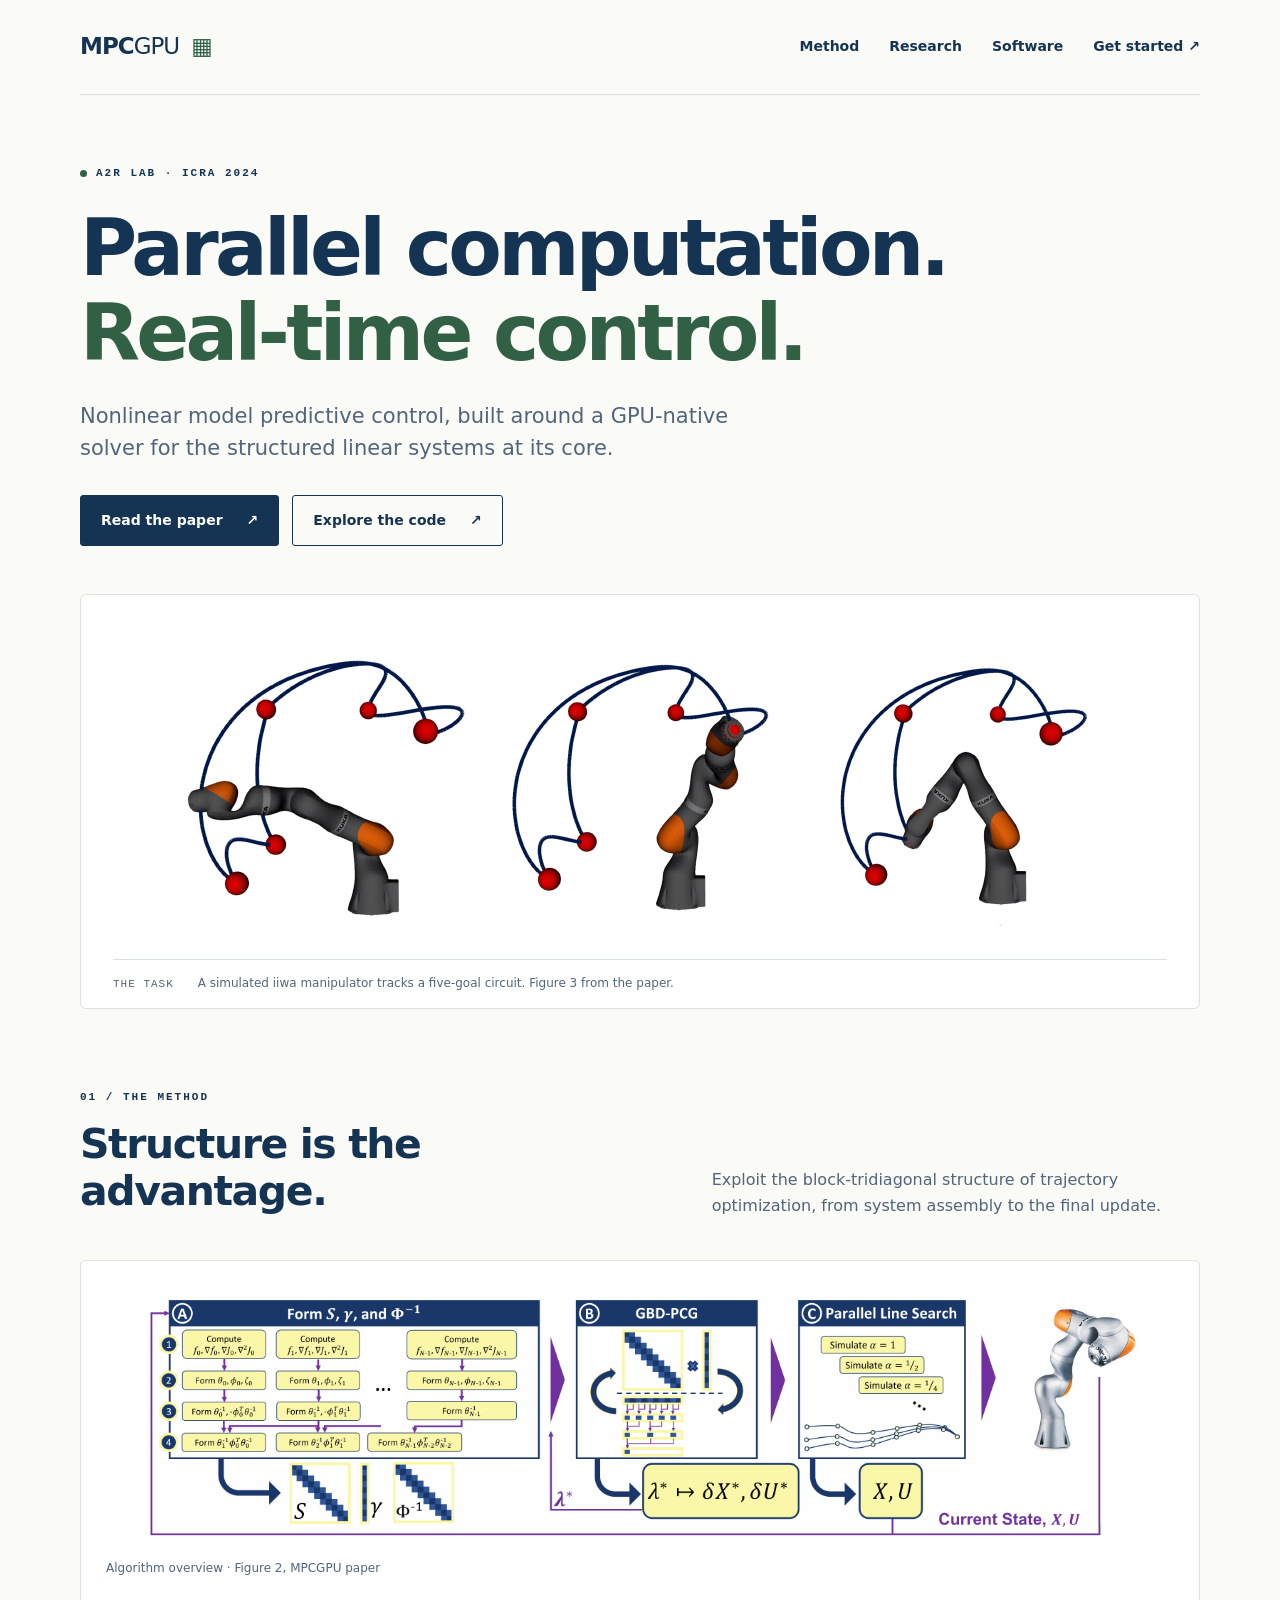
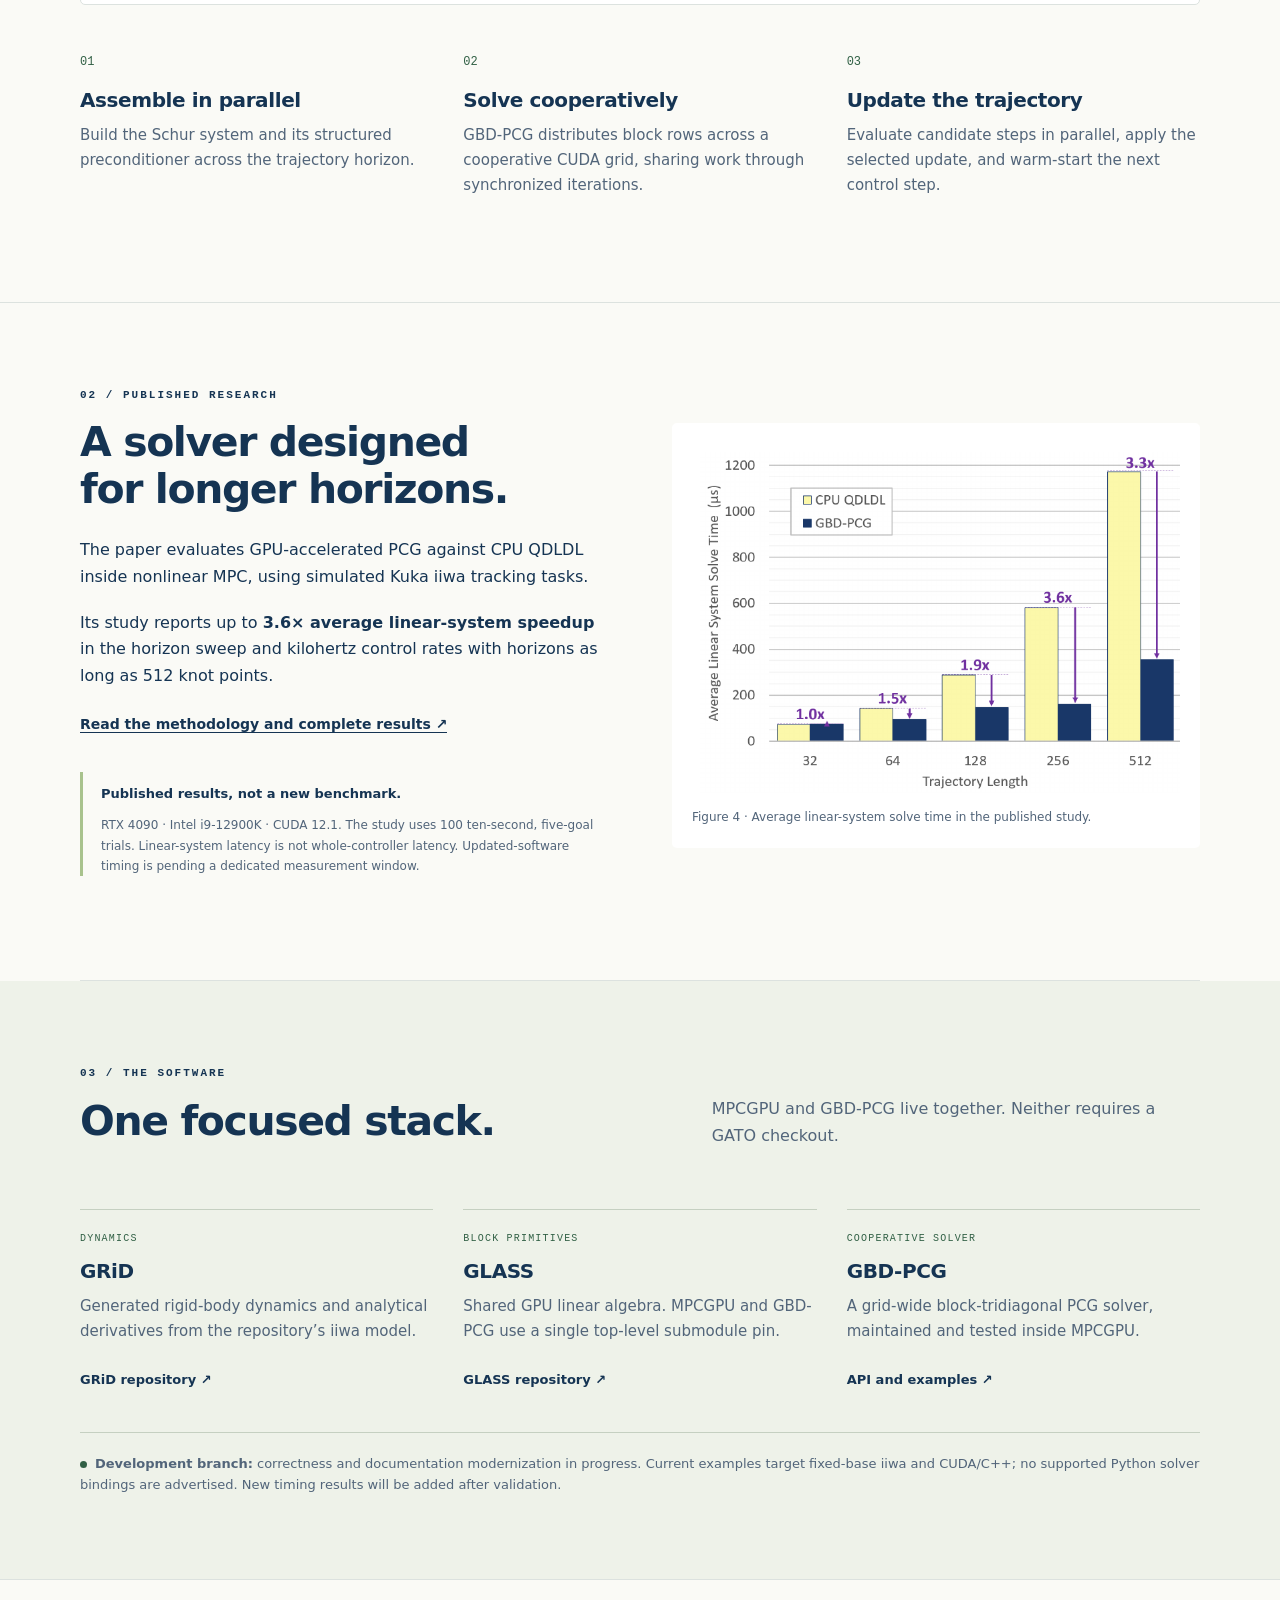
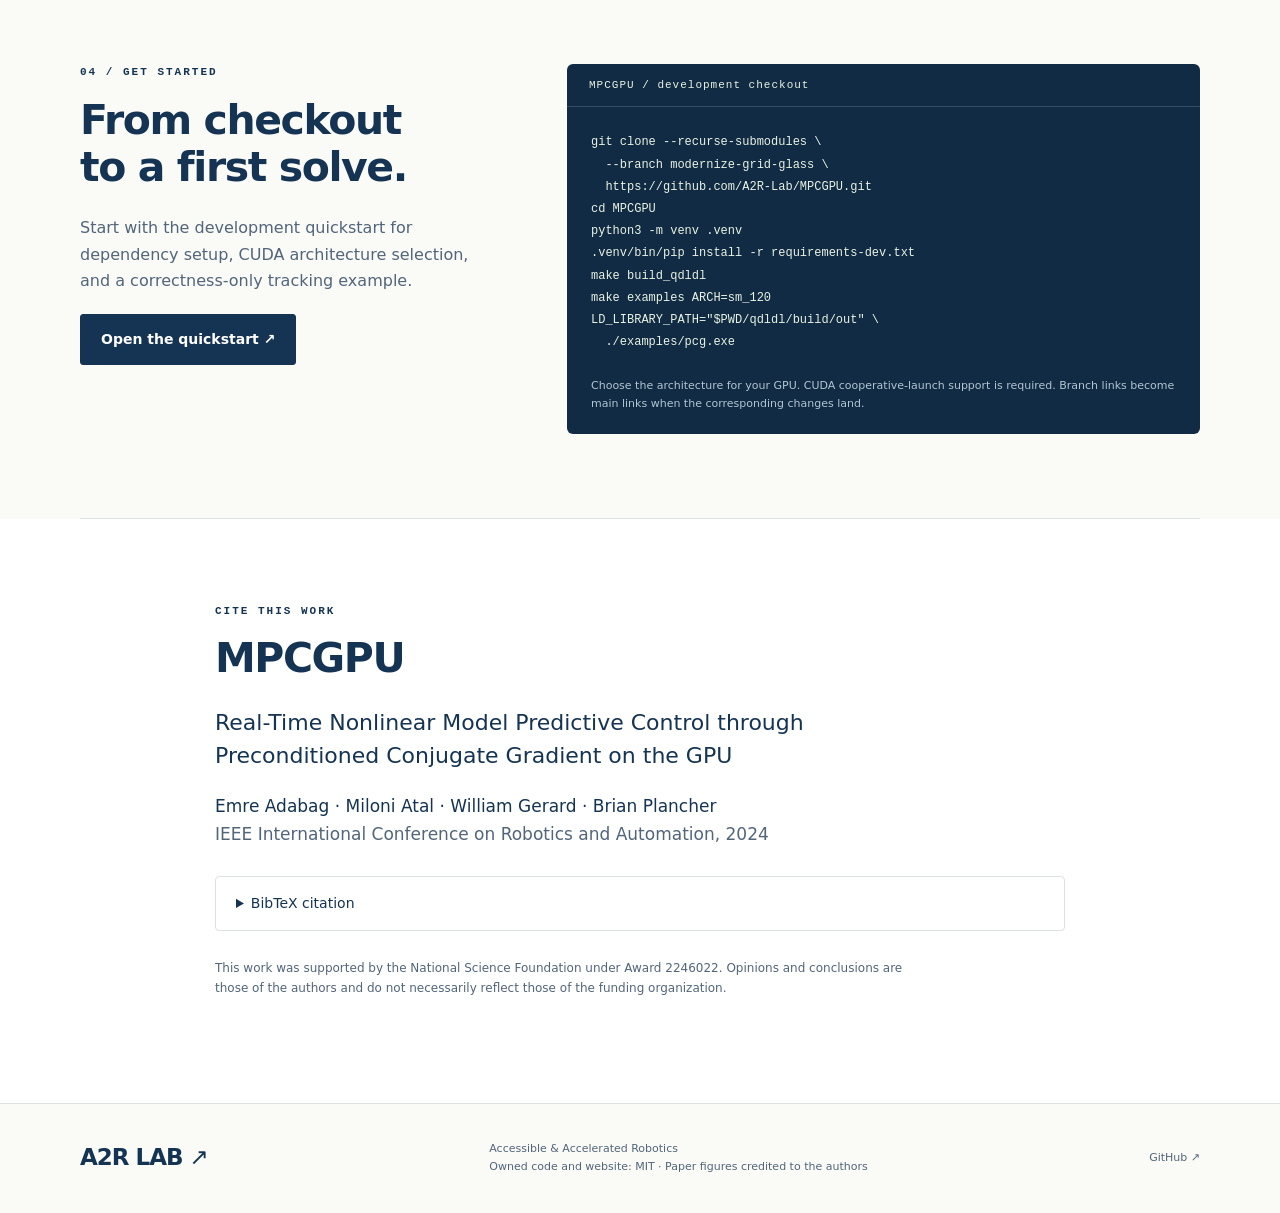
==== website/index.html @ 0e2550fa "Modernize dependencies, solver safety, validation and documentation" ====
<!doctype html>
<html lang="en">
<head>
  <meta charset="utf-8">
  <meta name="viewport" content="width=device-width, initial-scale=1">
  <meta name="description" content="MPCGPU: real-time nonlinear model predictive control through preconditioned conjugate gradient on the GPU. Research, software, and documentation from the A2R Lab.">
  <meta name="theme-color" content="#153453">
  <title>MPCGPU · Parallel computation. Real-time control.</title>
  <link rel="stylesheet" href="style.css">
</head>
<body>
<a class="skip" href="#main">Skip to content</a>
<header class="nav wrap">
  <a class="brand" href="#">MPC<span>GPU</span><span class="brand-mark" aria-hidden="true">▦</span></a>
  <nav aria-label="Main navigation"><a href="#method">Method</a><a href="#results">Research</a><a href="#software">Software</a><a href="#start">Get started <span aria-hidden="true">↗</span></a></nav>
</header>
<main id="main">
  <section class="hero wrap">
    <div class="eyebrow"><span class="dot"></span> A2R LAB · ICRA 2024</div>
    <h1>Parallel computation.<br><em>Real-time control.</em></h1>
    <p class="lede">Nonlinear model predictive control, built around a GPU-native solver for the structured linear systems at its core.</p>
    <div class="actions"><a class="button primary" href="https://arxiv.org/abs/2309.08079">Read the paper <span aria-hidden="true">↗</span></a><a class="button" href="https://github.com/A2R-Lab/MPCGPU">Explore the code <span aria-hidden="true">↗</span></a></div>
    <figure class="hero-figure"><img src="assets/pick-place.png" width="1000" height="330" alt="Three snapshots of a simulated Kuka iiwa arm moving through a five-goal pick-and-place circuit."><figcaption><span>THE TASK</span> A simulated iiwa manipulator tracks a five-goal circuit. Figure 3 from the paper.</figcaption></figure>
  </section>
  <section class="method section" id="method"><div class="wrap">
    <div class="section-heading"><div><div class="eyebrow">01 / THE METHOD</div><h2>Structure is the advantage.</h2></div><p>Exploit the block-tridiagonal structure of trajectory optimization, from system assembly to the final update.</p></div>
    <figure class="architecture"><img src="assets/architecture.png" width="1500" height="365" loading="lazy" alt="MPCGPU forms the Schur system in parallel, solves it with GBD-PCG, then uses a parallel line search to update the robot trajectory."><figcaption>Algorithm overview · Figure 2, MPCGPU paper</figcaption></figure>
    <div class="steps"><article><span>01</span><h3>Assemble in parallel</h3><p>Build the Schur system and its structured preconditioner across the trajectory horizon.</p></article><article><span>02</span><h3>Solve cooperatively</h3><p>GBD-PCG distributes block rows across a cooperative CUDA grid, sharing work through synchronized iterations.</p></article><article><span>03</span><h3>Update the trajectory</h3><p>Evaluate candidate steps in parallel, apply the selected update, and warm-start the next control step.</p></article></div>
  </div></section>
  <section class="section wrap" id="results">
    <div class="eyebrow">02 / PUBLISHED RESEARCH</div>
    <div class="research-grid"><div><h2>A solver designed<br>for longer horizons.</h2><p>The paper evaluates GPU-accelerated PCG against CPU QDLDL inside nonlinear MPC, using simulated Kuka iiwa tracking tasks.</p><p>Its study reports up to <strong>3.6× average linear-system speedup</strong> in the horizon sweep and kilohertz control rates with horizons as long as 512 knot points.</p><a class="text-link" href="https://arxiv.org/pdf/2309.08079">Read the methodology and complete results ↗</a><aside class="evidence"><strong>Published results, not a new benchmark.</strong><p>RTX 4090 · Intel i9-12900K · CUDA 12.1. The study uses 100 ten-second, five-goal trials. Linear-system latency is not whole-controller latency. Updated-software timing is pending a dedicated measurement window.</p></aside></div><figure><img src="assets/published-scaling.png" width="730" height="525" loading="lazy" alt="Published Figure 4 compares average CPU QDLDL and GPU GBD-PCG linear-system times across 32 to 512 knots; the largest reported average speedup is 3.6 times at 256 knots."><figcaption>Figure 4 · Average linear-system solve time in the published study.</figcaption></figure></div>
  </section>
  <section class="software section" id="software"><div class="wrap">
    <div class="section-heading"><div><div class="eyebrow">03 / THE SOFTWARE</div><h2>One focused stack.</h2></div><p>MPCGPU and GBD-PCG live together. Neither requires a GATO checkout.</p></div>
    <div class="stack"><article><div class="tag">DYNAMICS</div><h3>GRiD</h3><p>Generated rigid-body dynamics and analytical derivatives from the repository’s iiwa model.</p><a href="https://github.com/A2R-Lab/GRiD">GRiD repository ↗</a></article><article><div class="tag">BLOCK PRIMITIVES</div><h3>GLASS</h3><p>Shared GPU linear algebra. MPCGPU and GBD-PCG use a single top-level submodule pin.</p><a href="https://github.com/A2R-Lab/GLASS">GLASS repository ↗</a></article><article><div class="tag">COOPERATIVE SOLVER</div><h3>GBD-PCG</h3><p>A grid-wide block-tridiagonal PCG solver, maintained and tested inside MPCGPU.</p><a href="https://github.com/A2R-Lab/MPCGPU/tree/modernize-grid-glass/GBD-PCG">API and examples ↗</a></article></div>
    <p class="status"><span class="dot"></span><strong>Development branch:</strong> correctness and documentation modernization in progress. Current examples target fixed-base iiwa and CUDA/C++; no supported Python solver bindings are advertised. New timing results will be added after validation.</p>
  </div></section>
  <section class="section wrap" id="start"><div class="start-grid"><div><div class="eyebrow">04 / GET STARTED</div><h2>From checkout<br>to a first solve.</h2><p>Start with the development quickstart for dependency setup, CUDA architecture selection, and a correctness-only tracking example.</p><a class="button primary" href="https://github.com/A2R-Lab/MPCGPU/blob/modernize-grid-glass/README.md">Open the quickstart ↗</a></div><div class="code-panel"><div class="code-title">MPCGPU / development checkout</div><pre><code>git clone --recurse-submodules \
  --branch modernize-grid-glass \
  https://github.com/A2R-Lab/MPCGPU.git
cd MPCGPU
python3 -m venv .venv
.venv/bin/pip install -r requirements-dev.txt
make build_qdldl
make examples ARCH=sm_120
LD_LIBRARY_PATH="$PWD/qdldl/build/out" \
  ./examples/pcg.exe</code></pre><p>Choose the architecture for your GPU. CUDA cooperative-launch support is required. Branch links become main links when the corresponding changes land.</p></div></div></section>
  <section class="citation section"><div class="wrap"><div class="eyebrow">CITE THIS WORK</div><h2>MPCGPU</h2><p class="paper-title">Real-Time Nonlinear Model Predictive Control through Preconditioned Conjugate Gradient on the GPU</p><p>Emre Adabag · Miloni Atal · William Gerard · Brian Plancher<br><span class="muted">IEEE International Conference on Robotics and Automation, 2024</span></p><details><summary>BibTeX citation</summary><pre><code>@inproceedings{adabag2024mpcgpu,
  title={MPCGPU: Real-Time Nonlinear Model Predictive
    Control through Preconditioned Conjugate Gradient on the GPU},
  author={Adabag, Emre and Atal, Miloni and Gerard, William
    and Plancher, Brian},
  booktitle={IEEE International Conference on Robotics and Automation},
  year={2024}
}</code></pre></details><p class="funding">This work was supported by the National Science Foundation under Award 2246022. Opinions and conclusions are those of the authors and do not necessarily reflect those of the funding organization.</p></div></section>
</main>
<footer class="wrap"><a class="brand" href="https://a2r-lab.org/">A2R LAB <span aria-hidden="true">↗</span></a><p>Accessible &amp; Accelerated Robotics<br>Owned code and website: MIT · Paper figures credited to the authors</p><a href="https://github.com/A2R-Lab/MPCGPU">GitHub ↗</a></footer>
</body>
</html>
---- website/style.css ----
:root{--ink:#153453;--muted:#52657a;--paper:#fafaf6;--green:#d8edbd;--line:#dce2df;--accent:#316045}*{box-sizing:border-box}html{scroll-behavior:smooth;scroll-padding-top:2rem}body{margin:0;background:var(--paper);color:var(--ink);font:17px/1.65 system-ui,-apple-system,BlinkMacSystemFont,"Segoe UI",sans-serif}a{color:inherit;text-decoration:none}a:hover{text-decoration:underline;text-underline-offset:.25em}a:focus-visible,summary:focus-visible{outline:3px solid #7f58a4;outline-offset:5px}.wrap{width:min(1120px,calc(100% - 64px));margin-inline:auto}.nav{display:flex;justify-content:space-between;align-items:center;padding-block:28px;border-bottom:1px solid var(--line)}.brand{font-size:23px;font-weight:800;letter-spacing:-1px}.brand span:not(.brand-mark){font-weight:400}.brand-mark{margin-left:12px;color:var(--accent)}nav{display:flex;gap:30px;font-size:14px;font-weight:600}.hero{padding-top:70px}.eyebrow{font:600 11px/1.5 ui-monospace,monospace;letter-spacing:2px;display:flex;align-items:center;gap:9px}.dot{display:inline-block;width:7px;height:7px;border-radius:50%;background:var(--accent);flex-shrink:0}h1{font-size:clamp(42px,6.2vw,78px);line-height:1.08;letter-spacing:-3.7px;font-weight:600;margin:25px 0}h1 em{font-style:normal;color:var(--accent)}.lede{font-size:21px;line-height:1.55;max-width:680px;color:var(--muted)}.actions{display:flex;gap:13px;margin-top:30px}.button{display:inline-flex;align-items:center;justify-content:space-between;gap:24px;font-size:14px;font-weight:600;padding:13px 20px;border:1px solid var(--ink);border-radius:3px}.button.primary{background:var(--ink);color:white}.button:hover{background:var(--accent);color:white;text-decoration:none}.hero-figure{background:white;border:1px solid var(--line);border-radius:6px;margin:48px 0 0;padding:20px 32px 0}.hero-figure img{width:100%;height:auto;max-height:330px;object-fit:contain}.hero-figure figcaption{border-top:1px solid var(--line);padding:14px 0}.hero-figure figcaption span{font:11px ui-monospace,monospace;letter-spacing:1px;margin-right:20px}figure{margin:0}img{display:block;max-width:100%;height:auto}figcaption{font-size:12px;color:var(--muted);margin-top:14px}.section{padding-block:84px;border-bottom:1px solid var(--line)}h2{font-size:clamp(30px,3.2vw,43px);line-height:1.15;letter-spacing:-1.4px;font-weight:550;margin:16px 0 24px}h3{font-size:20px;line-height:1.3;letter-spacing:-.4px;margin:14px 0 10px}p{margin:0 0 20px}.section-heading{display:grid;grid-template-columns:1.15fr 1fr;gap:70px;align-items:end}.section-heading>p{color:var(--muted);font-size:16px}.method{padding-top:80px}.architecture{background:white;padding:25px;border:1px solid var(--line);border-radius:5px;margin-top:20px}.steps,.stack{display:grid;grid-template-columns:repeat(3,1fr);gap:30px;margin-top:40px}.steps article>span{font:12px ui-monospace,monospace;color:var(--accent)}.steps p,.stack p{font-size:15px;color:var(--muted)}.research-grid{display:grid;grid-template-columns:1fr 1fr;gap:64px;align-items:start}.research-grid figure{background:white;padding:20px;border-radius:5px;margin-top:20px}.research-grid p{font-size:16px}.text-link{font-size:14px;font-weight:650;border-bottom:1px solid var(--ink)}.evidence{border-left:3px solid #a8c28d;padding:6px 0 0 18px;margin-top:35px}.evidence strong{font-size:13px}.evidence p{font-size:12px;line-height:1.7;color:var(--muted);margin-top:9px}.software{background:#eef2e9}.tag{font:10px ui-monospace,monospace;letter-spacing:1.2px;color:var(--accent)}.stack article{border-top:1px solid #c5d0c1;padding-top:23px}.stack a{font-size:13px;font-weight:650}.status{margin:40px 0 0;padding:20px 0 0;border-top:1px solid #c5d0c1;font-size:13px;color:var(--muted)}.status .dot{margin-right:8px}.start-grid{display:grid;grid-template-columns:.8fr 1.2fr;gap:65px}.start-grid p{font-size:16px;color:var(--muted)}.code-panel{background:#102b43;color:#e9f2e4;border-radius:6px;overflow:hidden}.code-title{padding:15px 22px;border-bottom:1px solid #355066;font:11px ui-monospace,monospace;letter-spacing:1px}pre{margin:0;padding:24px;overflow-x:auto;max-width:100%;font:12px/1.85 ui-monospace,SFMono-Regular,Consolas,monospace}.code-panel>p{font-size:11px;padding:0 24px 20px;color:#b3c5d1;margin:0}.citation{background:white}.citation .wrap{max-width:850px}.paper-title{font-size:22px;line-height:1.5;max-width:740px}.muted{color:var(--muted)}details{border:1px solid var(--line);border-radius:4px;margin-top:28px}summary{padding:15px 20px;cursor:pointer;font-size:14px}.funding{font-size:12px;color:var(--muted);margin-top:28px;max-width:700px}footer{display:flex;justify-content:space-between;align-items:center;gap:30px;padding-block:35px}footer p,footer>a:last-child{font-size:11px;margin:0;color:var(--muted)}.skip{position:absolute;top:-80px;left:20px;background:white;padding:12px;z-index:10}.skip:focus{top:10px}@media(max-width:720px){.wrap{width:calc(100% - 36px)}.nav{padding-block:20px}.brand{font-size:21px}nav{gap:13px;font-size:11px}nav a:first-child{display:none}.hero{padding-top:44px}h1{letter-spacing:-2px}.lede{font-size:18px}.hero-figure{padding:12px 12px 0;margin-top:32px}.hero-figure figcaption span{display:block;margin-bottom:5px}.section{padding-block:52px}.section-heading,.research-grid,.start-grid{grid-template-columns:1fr;gap:20px}.steps,.stack{grid-template-columns:1fr;gap:16px;margin-top:25px}.steps article{padding-bottom:10px;border-bottom:1px solid var(--line)}.architecture{padding:12px}.architecture img{min-width:550px}.architecture{overflow-x:auto}.research-grid figure{margin-top:0}.actions{gap:10px}.button{font-size:12px;gap:14px;padding:12px 14px}.paper-title{font-size:19px}footer{align-items:start;flex-wrap:wrap}footer p{order:3;width:100%}}@media(prefers-reduced-motion:reduce){html{scroll-behavior:auto}}
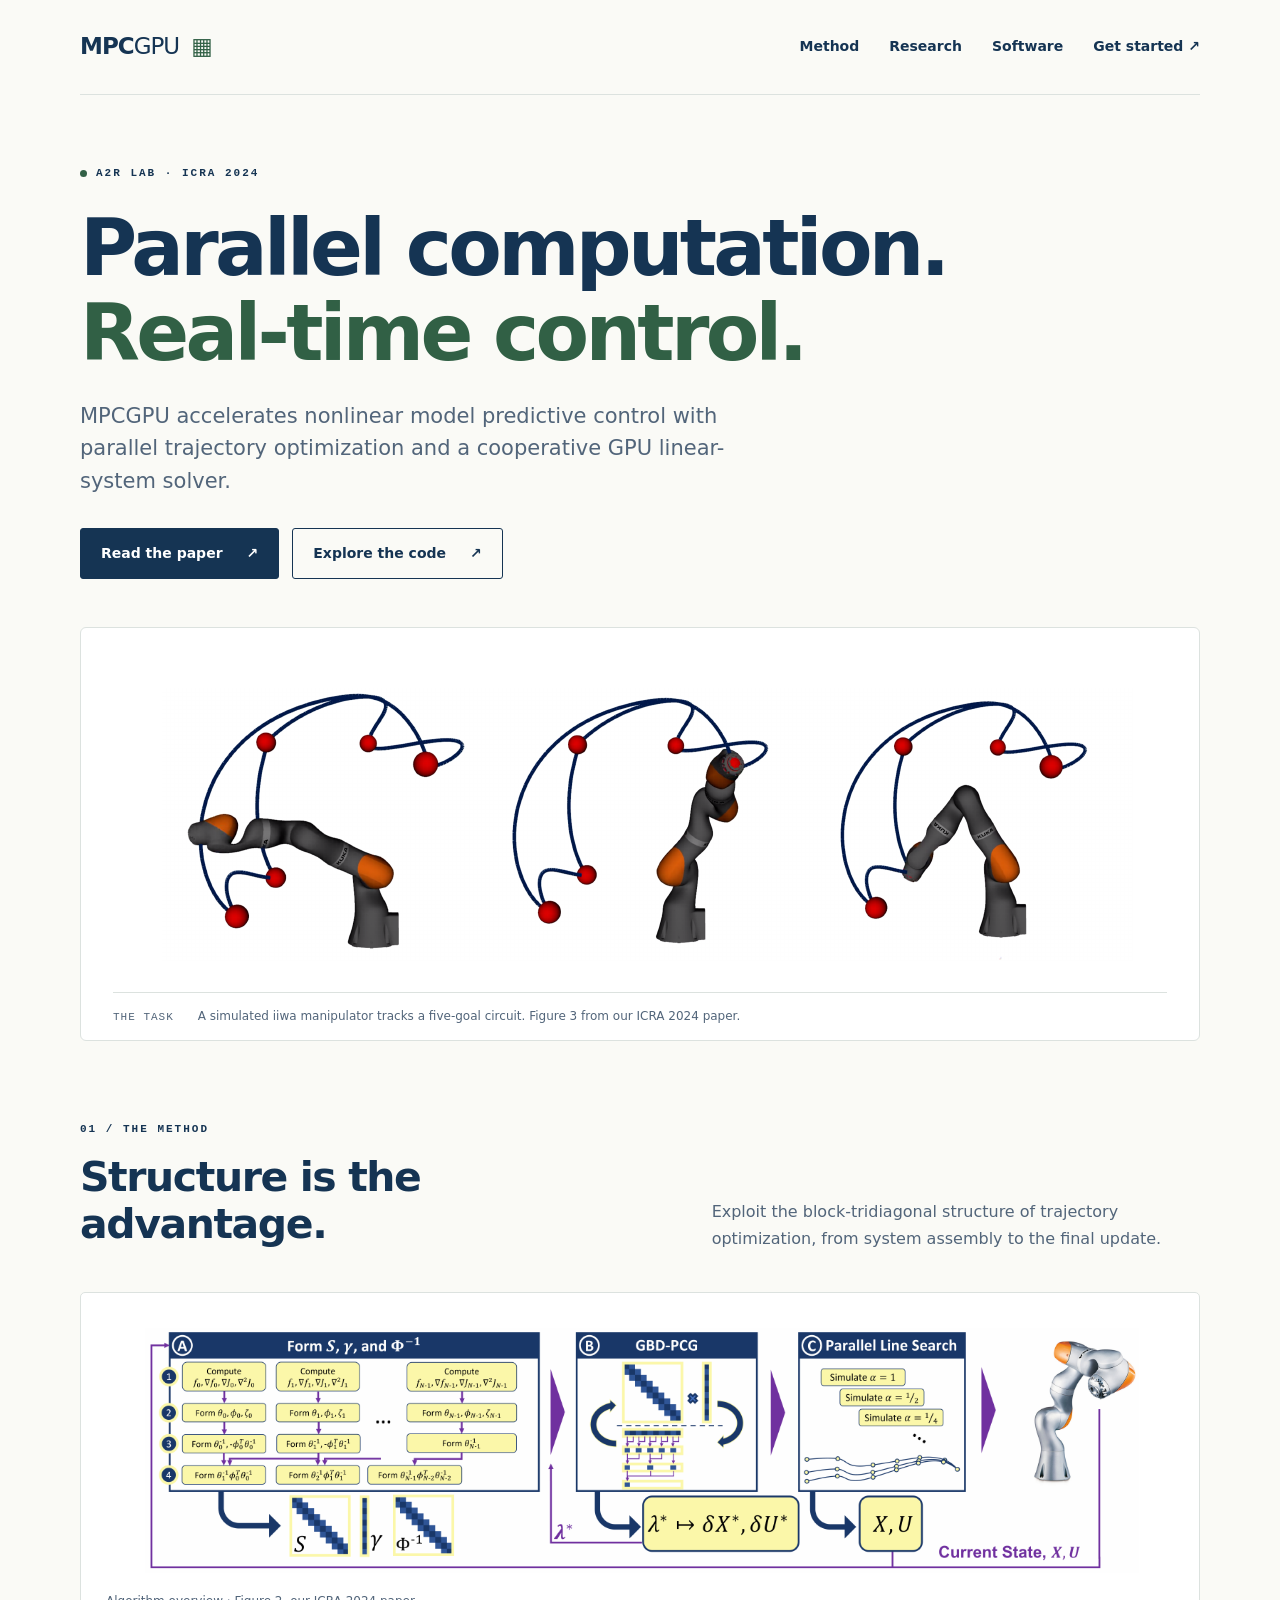
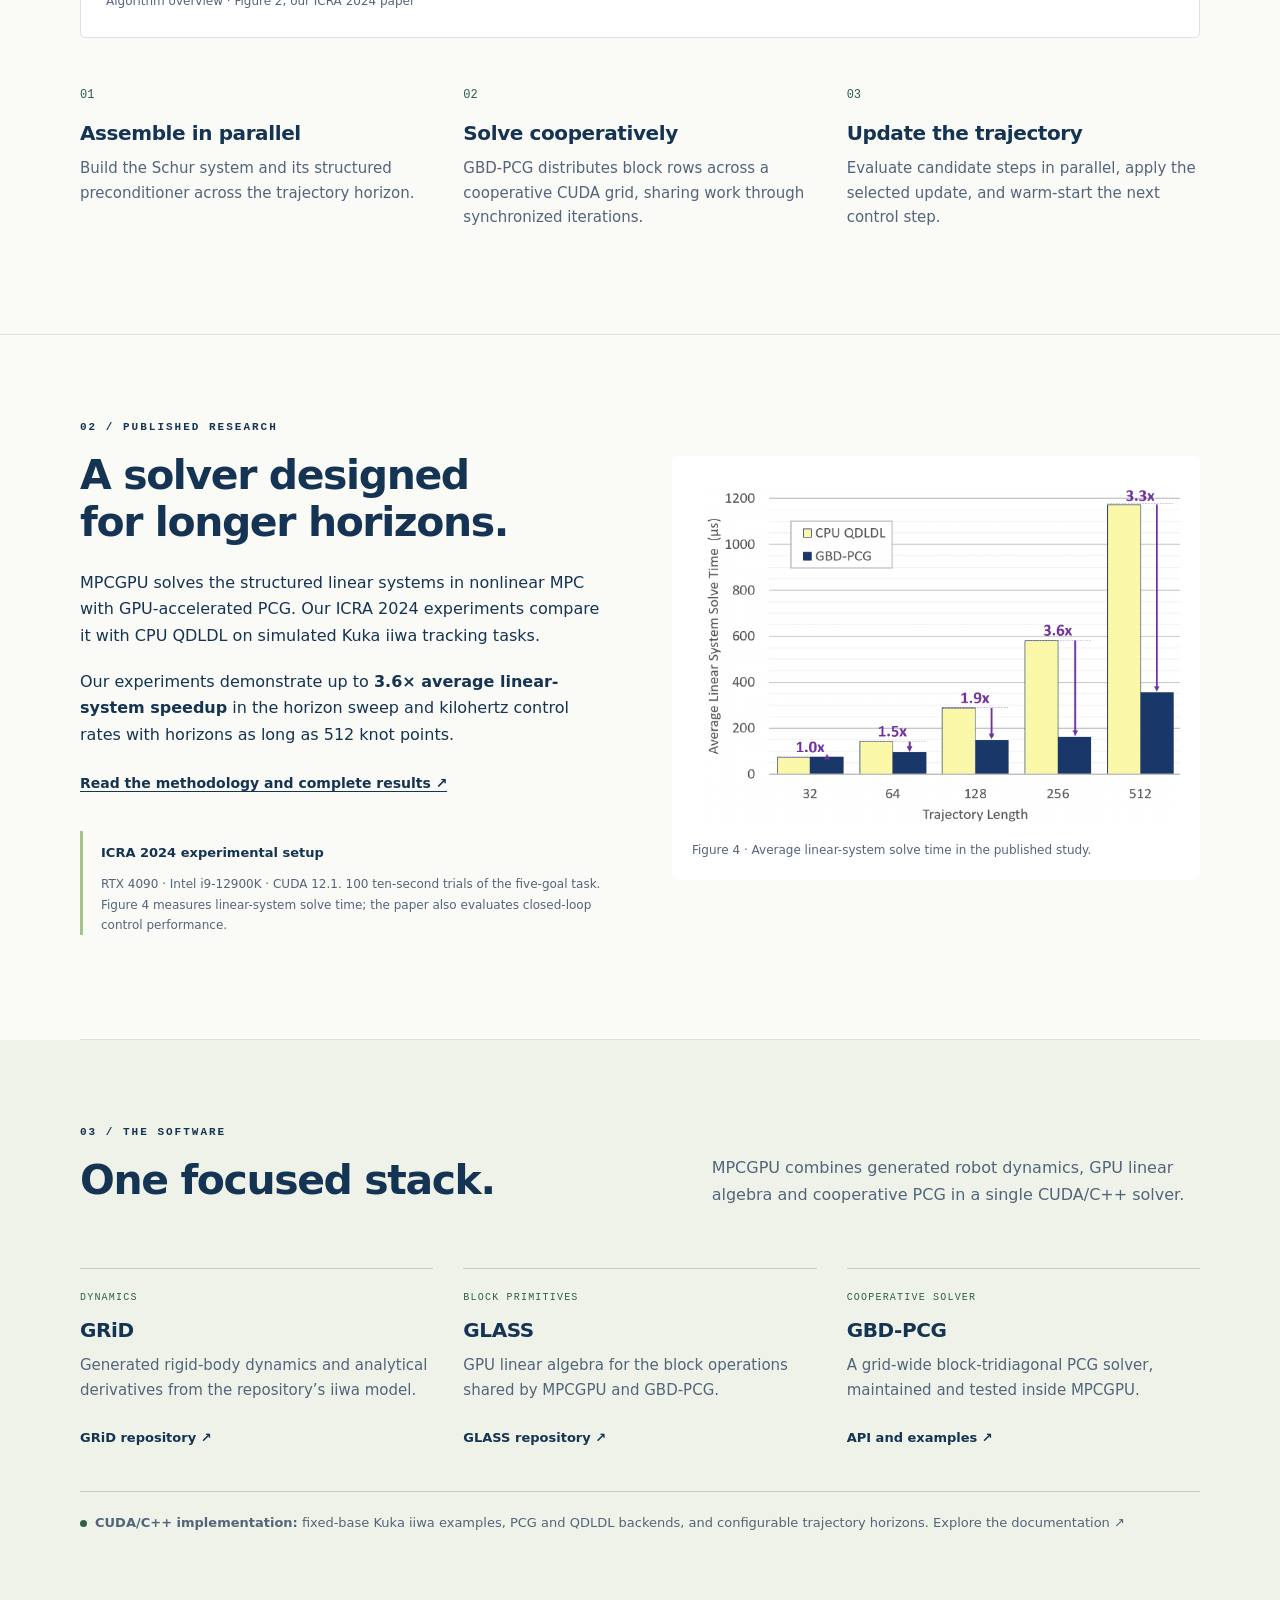
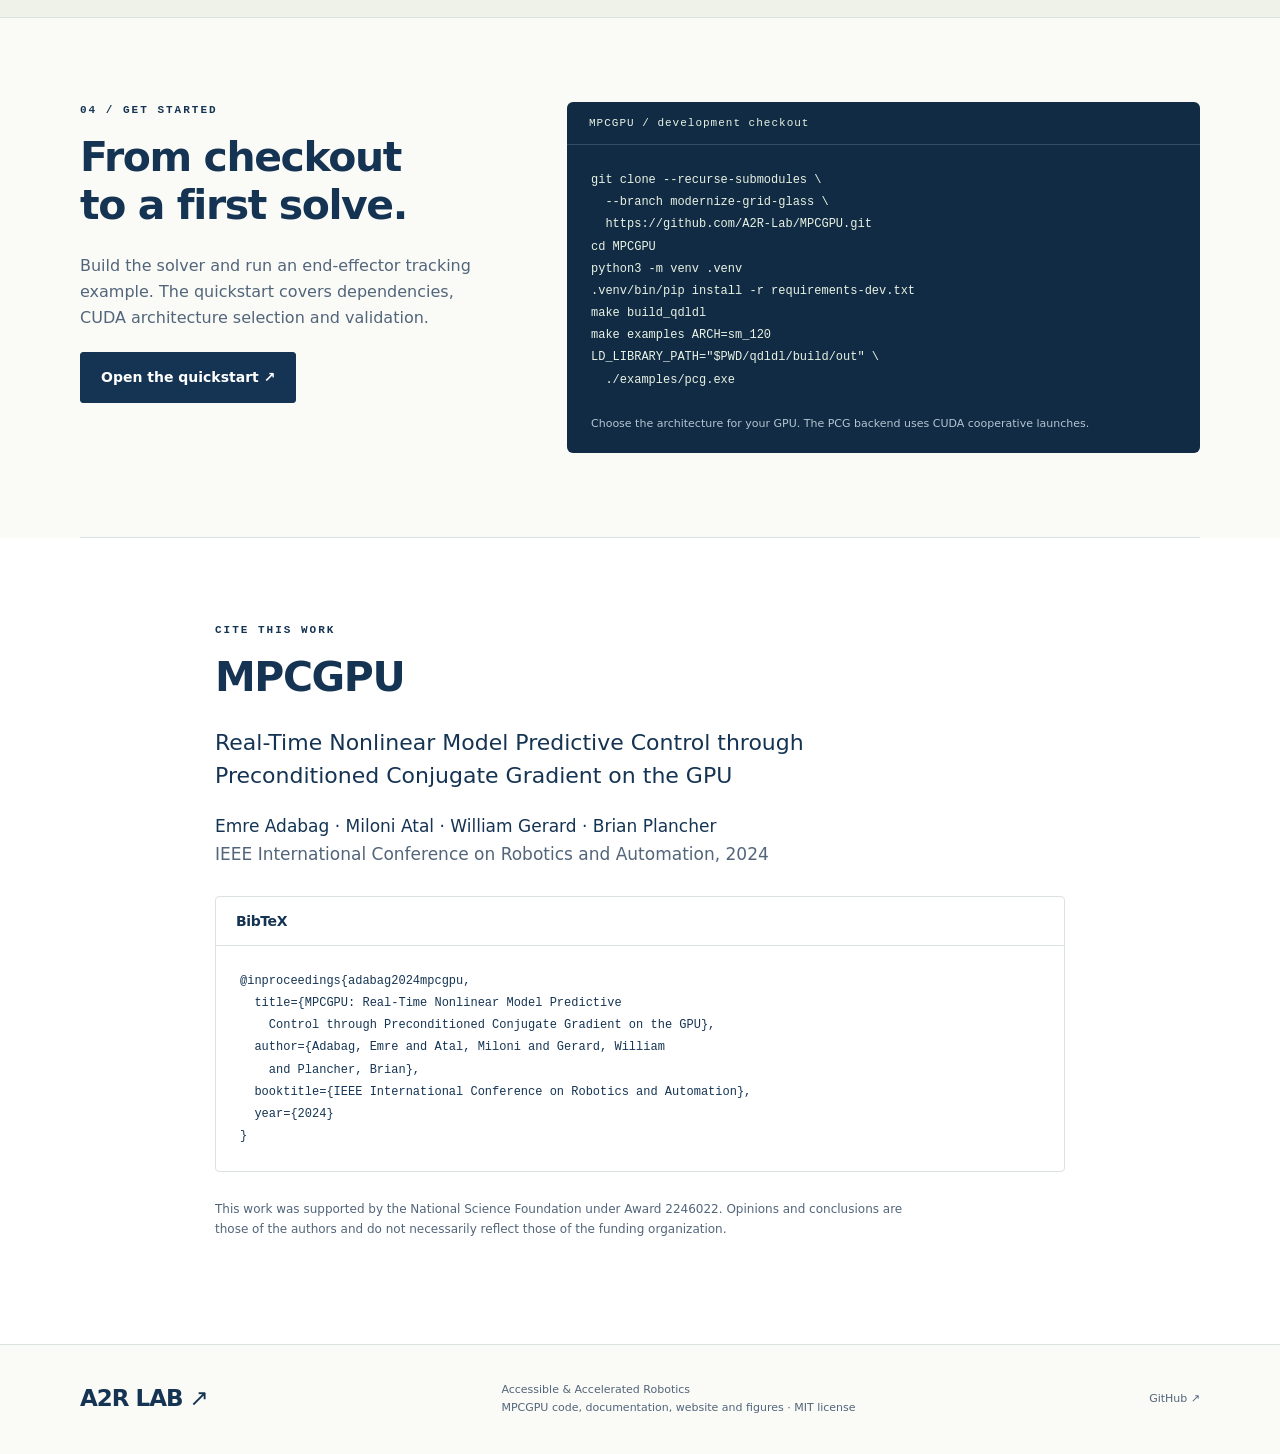
==== commit 909c1941: "Refine MPCGPU research copy, licensing and replication plan" ====
--- a/website/index.html
+++ b/website/index.html
@@ -18,25 +18,25 @@
   <section class="hero wrap">
     <div class="eyebrow"><span class="dot"></span> A2R LAB · ICRA 2024</div>
     <h1>Parallel computation.<br><em>Real-time control.</em></h1>
-    <p class="lede">Nonlinear model predictive control, built around a GPU-native solver for the structured linear systems at its core.</p>
+    <p class="lede">MPCGPU accelerates nonlinear model predictive control with parallel trajectory optimization and a cooperative GPU linear-system solver.</p>
     <div class="actions"><a class="button primary" href="https://arxiv.org/abs/2309.08079">Read the paper <span aria-hidden="true">↗</span></a><a class="button" href="https://github.com/A2R-Lab/MPCGPU">Explore the code <span aria-hidden="true">↗</span></a></div>
-    <figure class="hero-figure"><img src="assets/pick-place.png" width="1000" height="330" alt="Three snapshots of a simulated Kuka iiwa arm moving through a five-goal pick-and-place circuit."><figcaption><span>THE TASK</span> A simulated iiwa manipulator tracks a five-goal circuit. Figure 3 from the paper.</figcaption></figure>
+    <figure class="hero-figure"><img src="assets/pick-place.png" width="1000" height="330" alt="Three snapshots of a simulated Kuka iiwa arm moving through a five-goal pick-and-place circuit."><figcaption><span>THE TASK</span> A simulated iiwa manipulator tracks a five-goal circuit. Figure 3 from our ICRA 2024 paper.</figcaption></figure>
   </section>
   <section class="method section" id="method"><div class="wrap">
     <div class="section-heading"><div><div class="eyebrow">01 / THE METHOD</div><h2>Structure is the advantage.</h2></div><p>Exploit the block-tridiagonal structure of trajectory optimization, from system assembly to the final update.</p></div>
-    <figure class="architecture"><img src="assets/architecture.png" width="1500" height="365" loading="lazy" alt="MPCGPU forms the Schur system in parallel, solves it with GBD-PCG, then uses a parallel line search to update the robot trajectory."><figcaption>Algorithm overview · Figure 2, MPCGPU paper</figcaption></figure>
+    <figure class="architecture"><img src="assets/architecture.png" width="1500" height="365" loading="lazy" alt="MPCGPU forms the Schur system in parallel, solves it with GBD-PCG, then uses a parallel line search to update the robot trajectory."><figcaption>Algorithm overview · Figure 2, our ICRA 2024 paper</figcaption></figure>
     <div class="steps"><article><span>01</span><h3>Assemble in parallel</h3><p>Build the Schur system and its structured preconditioner across the trajectory horizon.</p></article><article><span>02</span><h3>Solve cooperatively</h3><p>GBD-PCG distributes block rows across a cooperative CUDA grid, sharing work through synchronized iterations.</p></article><article><span>03</span><h3>Update the trajectory</h3><p>Evaluate candidate steps in parallel, apply the selected update, and warm-start the next control step.</p></article></div>
   </div></section>
   <section class="section wrap" id="results">
     <div class="eyebrow">02 / PUBLISHED RESEARCH</div>
-    <div class="research-grid"><div><h2>A solver designed<br>for longer horizons.</h2><p>The paper evaluates GPU-accelerated PCG against CPU QDLDL inside nonlinear MPC, using simulated Kuka iiwa tracking tasks.</p><p>Its study reports up to <strong>3.6× average linear-system speedup</strong> in the horizon sweep and kilohertz control rates with horizons as long as 512 knot points.</p><a class="text-link" href="https://arxiv.org/pdf/2309.08079">Read the methodology and complete results ↗</a><aside class="evidence"><strong>Published results, not a new benchmark.</strong><p>RTX 4090 · Intel i9-12900K · CUDA 12.1. The study uses 100 ten-second, five-goal trials. Linear-system latency is not whole-controller latency. Updated-software timing is pending a dedicated measurement window.</p></aside></div><figure><img src="assets/published-scaling.png" width="730" height="525" loading="lazy" alt="Published Figure 4 compares average CPU QDLDL and GPU GBD-PCG linear-system times across 32 to 512 knots; the largest reported average speedup is 3.6 times at 256 knots."><figcaption>Figure 4 · Average linear-system solve time in the published study.</figcaption></figure></div>
+    <div class="research-grid"><div><h2>A solver designed<br>for longer horizons.</h2><p>MPCGPU solves the structured linear systems in nonlinear MPC with GPU-accelerated PCG. Our ICRA 2024 experiments compare it with CPU QDLDL on simulated Kuka iiwa tracking tasks.</p><p>Our experiments demonstrate up to <strong>3.6× average linear-system speedup</strong> in the horizon sweep and kilohertz control rates with horizons as long as 512 knot points.</p><a class="text-link" href="https://arxiv.org/pdf/2309.08079">Read the methodology and complete results ↗</a><aside class="evidence"><strong>ICRA 2024 experimental setup</strong><p>RTX 4090 · Intel i9-12900K · CUDA 12.1. 100 ten-second trials of the five-goal task. Figure 4 measures linear-system solve time; the paper also evaluates closed-loop control performance.</p></aside></div><figure><img src="assets/published-scaling.png" width="730" height="525" loading="lazy" alt="Published Figure 4 compares average CPU QDLDL and GPU GBD-PCG linear-system times across 32 to 512 knots; the largest reported average speedup is 3.6 times at 256 knots."><figcaption>Figure 4 · Average linear-system solve time in the published study.</figcaption></figure></div>
   </section>
   <section class="software section" id="software"><div class="wrap">
-    <div class="section-heading"><div><div class="eyebrow">03 / THE SOFTWARE</div><h2>One focused stack.</h2></div><p>MPCGPU and GBD-PCG live together. Neither requires a GATO checkout.</p></div>
-    <div class="stack"><article><div class="tag">DYNAMICS</div><h3>GRiD</h3><p>Generated rigid-body dynamics and analytical derivatives from the repository’s iiwa model.</p><a href="https://github.com/A2R-Lab/GRiD">GRiD repository ↗</a></article><article><div class="tag">BLOCK PRIMITIVES</div><h3>GLASS</h3><p>Shared GPU linear algebra. MPCGPU and GBD-PCG use a single top-level submodule pin.</p><a href="https://github.com/A2R-Lab/GLASS">GLASS repository ↗</a></article><article><div class="tag">COOPERATIVE SOLVER</div><h3>GBD-PCG</h3><p>A grid-wide block-tridiagonal PCG solver, maintained and tested inside MPCGPU.</p><a href="https://github.com/A2R-Lab/MPCGPU/tree/modernize-grid-glass/GBD-PCG">API and examples ↗</a></article></div>
-    <p class="status"><span class="dot"></span><strong>Development branch:</strong> correctness and documentation modernization in progress. Current examples target fixed-base iiwa and CUDA/C++; no supported Python solver bindings are advertised. New timing results will be added after validation.</p>
+    <div class="section-heading"><div><div class="eyebrow">03 / THE SOFTWARE</div><h2>One focused stack.</h2></div><p>MPCGPU combines generated robot dynamics, GPU linear algebra and cooperative PCG in a single CUDA/C++ solver.</p></div>
+    <div class="stack"><article><div class="tag">DYNAMICS</div><h3>GRiD</h3><p>Generated rigid-body dynamics and analytical derivatives from the repository’s iiwa model.</p><a href="https://github.com/A2R-Lab/GRiD">GRiD repository ↗</a></article><article><div class="tag">BLOCK PRIMITIVES</div><h3>GLASS</h3><p>GPU linear algebra for the block operations shared by MPCGPU and GBD-PCG.</p><a href="https://github.com/A2R-Lab/GLASS">GLASS repository ↗</a></article><article><div class="tag">COOPERATIVE SOLVER</div><h3>GBD-PCG</h3><p>A grid-wide block-tridiagonal PCG solver, maintained and tested inside MPCGPU.</p><a href="https://github.com/A2R-Lab/MPCGPU/tree/modernize-grid-glass/GBD-PCG">API and examples ↗</a></article></div>
+    <p class="status"><span class="dot"></span><strong>CUDA/C++ implementation:</strong> fixed-base Kuka iiwa examples, PCG and QDLDL backends, and configurable trajectory horizons. <a href="https://github.com/A2R-Lab/MPCGPU/blob/modernize-grid-glass/docs/README.md">Explore the documentation ↗</a></p>
   </div></section>
-  <section class="section wrap" id="start"><div class="start-grid"><div><div class="eyebrow">04 / GET STARTED</div><h2>From checkout<br>to a first solve.</h2><p>Start with the development quickstart for dependency setup, CUDA architecture selection, and a correctness-only tracking example.</p><a class="button primary" href="https://github.com/A2R-Lab/MPCGPU/blob/modernize-grid-glass/README.md">Open the quickstart ↗</a></div><div class="code-panel"><div class="code-title">MPCGPU / development checkout</div><pre><code>git clone --recurse-submodules \
+  <section class="section wrap" id="start"><div class="start-grid"><div><div class="eyebrow">04 / GET STARTED</div><h2>From checkout<br>to a first solve.</h2><p>Build the solver and run an end-effector tracking example. The quickstart covers dependencies, CUDA architecture selection and validation.</p><a class="button primary" href="https://github.com/A2R-Lab/MPCGPU/blob/modernize-grid-glass/README.md">Open the quickstart ↗</a></div><div class="code-panel"><div class="code-title">MPCGPU / development checkout</div><pre><code>git clone --recurse-submodules \
   --branch modernize-grid-glass \
   https://github.com/A2R-Lab/MPCGPU.git
 cd MPCGPU
@@ -45,16 +45,16 @@
 make build_qdldl
 make examples ARCH=sm_120
 LD_LIBRARY_PATH="$PWD/qdldl/build/out" \
-  ./examples/pcg.exe</code></pre><p>Choose the architecture for your GPU. CUDA cooperative-launch support is required. Branch links become main links when the corresponding changes land.</p></div></div></section>
-  <section class="citation section"><div class="wrap"><div class="eyebrow">CITE THIS WORK</div><h2>MPCGPU</h2><p class="paper-title">Real-Time Nonlinear Model Predictive Control through Preconditioned Conjugate Gradient on the GPU</p><p>Emre Adabag · Miloni Atal · William Gerard · Brian Plancher<br><span class="muted">IEEE International Conference on Robotics and Automation, 2024</span></p><details><summary>BibTeX citation</summary><pre><code>@inproceedings{adabag2024mpcgpu,
+  ./examples/pcg.exe</code></pre><p>Choose the architecture for your GPU. The PCG backend uses CUDA cooperative launches.</p></div></div></section>
+  <section class="citation section"><div class="wrap"><div class="eyebrow">CITE THIS WORK</div><h2>MPCGPU</h2><p class="paper-title">Real-Time Nonlinear Model Predictive Control through Preconditioned Conjugate Gradient on the GPU</p><p>Emre Adabag · Miloni Atal · William Gerard · Brian Plancher<br><span class="muted">IEEE International Conference on Robotics and Automation, 2024</span></p><div class="bibtex" aria-labelledby="bibtex-title"><h3 id="bibtex-title">BibTeX</h3><pre id="bibtex"><code>@inproceedings{adabag2024mpcgpu,
   title={MPCGPU: Real-Time Nonlinear Model Predictive
     Control through Preconditioned Conjugate Gradient on the GPU},
   author={Adabag, Emre and Atal, Miloni and Gerard, William
     and Plancher, Brian},
   booktitle={IEEE International Conference on Robotics and Automation},
   year={2024}
-}</code></pre></details><p class="funding">This work was supported by the National Science Foundation under Award 2246022. Opinions and conclusions are those of the authors and do not necessarily reflect those of the funding organization.</p></div></section>
+}</code></pre></div><p class="funding">This work was supported by the National Science Foundation under Award 2246022. Opinions and conclusions are those of the authors and do not necessarily reflect those of the funding organization.</p></div></section>
 </main>
-<footer class="wrap"><a class="brand" href="https://a2r-lab.org/">A2R LAB <span aria-hidden="true">↗</span></a><p>Accessible &amp; Accelerated Robotics<br>Owned code and website: MIT · Paper figures credited to the authors</p><a href="https://github.com/A2R-Lab/MPCGPU">GitHub ↗</a></footer>
+<footer class="wrap"><a class="brand" href="https://a2r-lab.org/">A2R LAB <span aria-hidden="true">↗</span></a><p>Accessible &amp; Accelerated Robotics<br>MPCGPU code, documentation, website and figures · <a href="https://github.com/A2R-Lab/MPCGPU/blob/modernize-grid-glass/LICENSE">MIT license</a></p><a href="https://github.com/A2R-Lab/MPCGPU">GitHub ↗</a></footer>
 </body>
 </html>
--- a/website/style.css
+++ b/website/style.css
@@ -1 +1 @@
-:root{--ink:#153453;--muted:#52657a;--paper:#fafaf6;--green:#d8edbd;--line:#dce2df;--accent:#316045}*{box-sizing:border-box}html{scroll-behavior:smooth;scroll-padding-top:2rem}body{margin:0;background:var(--paper);color:var(--ink);font:17px/1.65 system-ui,-apple-system,BlinkMacSystemFont,"Segoe UI",sans-serif}a{color:inherit;text-decoration:none}a:hover{text-decoration:underline;text-underline-offset:.25em}a:focus-visible,summary:focus-visible{outline:3px solid #7f58a4;outline-offset:5px}.wrap{width:min(1120px,calc(100% - 64px));margin-inline:auto}.nav{display:flex;justify-content:space-between;align-items:center;padding-block:28px;border-bottom:1px solid var(--line)}.brand{font-size:23px;font-weight:800;letter-spacing:-1px}.brand span:not(.brand-mark){font-weight:400}.brand-mark{margin-left:12px;color:var(--accent)}nav{display:flex;gap:30px;font-size:14px;font-weight:600}.hero{padding-top:70px}.eyebrow{font:600 11px/1.5 ui-monospace,monospace;letter-spacing:2px;display:flex;align-items:center;gap:9px}.dot{display:inline-block;width:7px;height:7px;border-radius:50%;background:var(--accent);flex-shrink:0}h1{font-size:clamp(42px,6.2vw,78px);line-height:1.08;letter-spacing:-3.7px;font-weight:600;margin:25px 0}h1 em{font-style:normal;color:var(--accent)}.lede{font-size:21px;line-height:1.55;max-width:680px;color:var(--muted)}.actions{display:flex;gap:13px;margin-top:30px}.button{display:inline-flex;align-items:center;justify-content:space-between;gap:24px;font-size:14px;font-weight:600;padding:13px 20px;border:1px solid var(--ink);border-radius:3px}.button.primary{background:var(--ink);color:white}.button:hover{background:var(--accent);color:white;text-decoration:none}.hero-figure{background:white;border:1px solid var(--line);border-radius:6px;margin:48px 0 0;padding:20px 32px 0}.hero-figure img{width:100%;height:auto;max-height:330px;object-fit:contain}.hero-figure figcaption{border-top:1px solid var(--line);padding:14px 0}.hero-figure figcaption span{font:11px ui-monospace,monospace;letter-spacing:1px;margin-right:20px}figure{margin:0}img{display:block;max-width:100%;height:auto}figcaption{font-size:12px;color:var(--muted);margin-top:14px}.section{padding-block:84px;border-bottom:1px solid var(--line)}h2{font-size:clamp(30px,3.2vw,43px);line-height:1.15;letter-spacing:-1.4px;font-weight:550;margin:16px 0 24px}h3{font-size:20px;line-height:1.3;letter-spacing:-.4px;margin:14px 0 10px}p{margin:0 0 20px}.section-heading{display:grid;grid-template-columns:1.15fr 1fr;gap:70px;align-items:end}.section-heading>p{color:var(--muted);font-size:16px}.method{padding-top:80px}.architecture{background:white;padding:25px;border:1px solid var(--line);border-radius:5px;margin-top:20px}.steps,.stack{display:grid;grid-template-columns:repeat(3,1fr);gap:30px;margin-top:40px}.steps article>span{font:12px ui-monospace,monospace;color:var(--accent)}.steps p,.stack p{font-size:15px;color:var(--muted)}.research-grid{display:grid;grid-template-columns:1fr 1fr;gap:64px;align-items:start}.research-grid figure{background:white;padding:20px;border-radius:5px;margin-top:20px}.research-grid p{font-size:16px}.text-link{font-size:14px;font-weight:650;border-bottom:1px solid var(--ink)}.evidence{border-left:3px solid #a8c28d;padding:6px 0 0 18px;margin-top:35px}.evidence strong{font-size:13px}.evidence p{font-size:12px;line-height:1.7;color:var(--muted);margin-top:9px}.software{background:#eef2e9}.tag{font:10px ui-monospace,monospace;letter-spacing:1.2px;color:var(--accent)}.stack article{border-top:1px solid #c5d0c1;padding-top:23px}.stack a{font-size:13px;font-weight:650}.status{margin:40px 0 0;padding:20px 0 0;border-top:1px solid #c5d0c1;font-size:13px;color:var(--muted)}.status .dot{margin-right:8px}.start-grid{display:grid;grid-template-columns:.8fr 1.2fr;gap:65px}.start-grid p{font-size:16px;color:var(--muted)}.code-panel{background:#102b43;color:#e9f2e4;border-radius:6px;overflow:hidden}.code-title{padding:15px 22px;border-bottom:1px solid #355066;font:11px ui-monospace,monospace;letter-spacing:1px}pre{margin:0;padding:24px;overflow-x:auto;max-width:100%;font:12px/1.85 ui-monospace,SFMono-Regular,Consolas,monospace}.code-panel>p{font-size:11px;padding:0 24px 20px;color:#b3c5d1;margin:0}.citation{background:white}.citation .wrap{max-width:850px}.paper-title{font-size:22px;line-height:1.5;max-width:740px}.muted{color:var(--muted)}details{border:1px solid var(--line);border-radius:4px;margin-top:28px}summary{padding:15px 20px;cursor:pointer;font-size:14px}.funding{font-size:12px;color:var(--muted);margin-top:28px;max-width:700px}footer{display:flex;justify-content:space-between;align-items:center;gap:30px;padding-block:35px}footer p,footer>a:last-child{font-size:11px;margin:0;color:var(--muted)}.skip{position:absolute;top:-80px;left:20px;background:white;padding:12px;z-index:10}.skip:focus{top:10px}@media(max-width:720px){.wrap{width:calc(100% - 36px)}.nav{padding-block:20px}.brand{font-size:21px}nav{gap:13px;font-size:11px}nav a:first-child{display:none}.hero{padding-top:44px}h1{letter-spacing:-2px}.lede{font-size:18px}.hero-figure{padding:12px 12px 0;margin-top:32px}.hero-figure figcaption span{display:block;margin-bottom:5px}.section{padding-block:52px}.section-heading,.research-grid,.start-grid{grid-template-columns:1fr;gap:20px}.steps,.stack{grid-template-columns:1fr;gap:16px;margin-top:25px}.steps article{padding-bottom:10px;border-bottom:1px solid var(--line)}.architecture{padding:12px}.architecture img{min-width:550px}.architecture{overflow-x:auto}.research-grid figure{margin-top:0}.actions{gap:10px}.button{font-size:12px;gap:14px;padding:12px 14px}.paper-title{font-size:19px}footer{align-items:start;flex-wrap:wrap}footer p{order:3;width:100%}}@media(prefers-reduced-motion:reduce){html{scroll-behavior:auto}}
+:root{--ink:#153453;--muted:#52657a;--paper:#fafaf6;--green:#d8edbd;--line:#dce2df;--accent:#316045}*{box-sizing:border-box}html{scroll-behavior:smooth;scroll-padding-top:2rem}body{margin:0;background:var(--paper);color:var(--ink);font:17px/1.65 system-ui,-apple-system,BlinkMacSystemFont,"Segoe UI",sans-serif}a{color:inherit;text-decoration:none}a:hover{text-decoration:underline;text-underline-offset:.25em}a:focus-visible{outline:3px solid #7f58a4;outline-offset:5px}.wrap{width:min(1120px,calc(100% - 64px));margin-inline:auto}.nav{display:flex;justify-content:space-between;align-items:center;padding-block:28px;border-bottom:1px solid var(--line)}.brand{font-size:23px;font-weight:800;letter-spacing:-1px}.brand span:not(.brand-mark){font-weight:400}.brand-mark{margin-left:12px;color:var(--accent)}nav{display:flex;gap:30px;font-size:14px;font-weight:600}.hero{padding-top:70px}.eyebrow{font:600 11px/1.5 ui-monospace,monospace;letter-spacing:2px;display:flex;align-items:center;gap:9px}.dot{display:inline-block;width:7px;height:7px;border-radius:50%;background:var(--accent);flex-shrink:0}h1{font-size:clamp(42px,6.2vw,78px);line-height:1.08;letter-spacing:-3.7px;font-weight:600;margin:25px 0}h1 em{font-style:normal;color:var(--accent)}.lede{font-size:21px;line-height:1.55;max-width:680px;color:var(--muted)}.actions{display:flex;gap:13px;margin-top:30px}.button{display:inline-flex;align-items:center;justify-content:space-between;gap:24px;font-size:14px;font-weight:600;padding:13px 20px;border:1px solid var(--ink);border-radius:3px}.button.primary{background:var(--ink);color:white}.button:hover{background:var(--accent);color:white;text-decoration:none}.hero-figure{background:white;border:1px solid var(--line);border-radius:6px;margin:48px 0 0;padding:20px 32px 0}.hero-figure img{width:100%;height:auto;max-height:330px;object-fit:contain}.hero-figure figcaption{border-top:1px solid var(--line);padding:14px 0}.hero-figure figcaption span{font:11px ui-monospace,monospace;letter-spacing:1px;margin-right:20px}figure{margin:0}img{display:block;max-width:100%;height:auto}figcaption{font-size:12px;color:var(--muted);margin-top:14px}.section{padding-block:84px;border-bottom:1px solid var(--line)}h2{font-size:clamp(30px,3.2vw,43px);line-height:1.15;letter-spacing:-1.4px;font-weight:550;margin:16px 0 24px}h3{font-size:20px;line-height:1.3;letter-spacing:-.4px;margin:14px 0 10px}p{margin:0 0 20px}.section-heading{display:grid;grid-template-columns:1.15fr 1fr;gap:70px;align-items:end}.section-heading>p{color:var(--muted);font-size:16px}.method{padding-top:80px}.architecture{background:white;padding:25px;border:1px solid var(--line);border-radius:5px;margin-top:20px}.steps,.stack{display:grid;grid-template-columns:repeat(3,1fr);gap:30px;margin-top:40px}.steps article>span{font:12px ui-monospace,monospace;color:var(--accent)}.steps p,.stack p{font-size:15px;color:var(--muted)}.research-grid{display:grid;grid-template-columns:1fr 1fr;gap:64px;align-items:start}.research-grid figure{background:white;padding:20px;border-radius:5px;margin-top:20px}.research-grid p{font-size:16px}.text-link{font-size:14px;font-weight:650;border-bottom:1px solid var(--ink)}.evidence{border-left:3px solid #a8c28d;padding:6px 0 0 18px;margin-top:35px}.evidence strong{font-size:13px}.evidence p{font-size:12px;line-height:1.7;color:var(--muted);margin-top:9px}.software{background:#eef2e9}.tag{font:10px ui-monospace,monospace;letter-spacing:1.2px;color:var(--accent)}.stack article{border-top:1px solid #c5d0c1;padding-top:23px}.stack a{font-size:13px;font-weight:650}.status{margin:40px 0 0;padding:20px 0 0;border-top:1px solid #c5d0c1;font-size:13px;color:var(--muted)}.status .dot{margin-right:8px}.start-grid{display:grid;grid-template-columns:.8fr 1.2fr;gap:65px}.start-grid p{font-size:16px;color:var(--muted)}.code-panel{background:#102b43;color:#e9f2e4;border-radius:6px;overflow:hidden}.code-title{padding:15px 22px;border-bottom:1px solid #355066;font:11px ui-monospace,monospace;letter-spacing:1px}pre{margin:0;padding:24px;overflow-x:auto;max-width:100%;font:12px/1.85 ui-monospace,SFMono-Regular,Consolas,monospace}.code-panel>p{font-size:11px;padding:0 24px 20px;color:#b3c5d1;margin:0}.citation{background:white}.citation .wrap{max-width:850px}.paper-title{font-size:22px;line-height:1.5;max-width:740px}.muted{color:var(--muted)}.bibtex{border:1px solid var(--line);border-radius:4px;margin-top:28px;min-width:0}.bibtex h3{padding:15px 20px;margin:0;border-bottom:1px solid var(--line);font-size:14px}.bibtex pre{white-space:pre-wrap;overflow-wrap:anywhere}.funding{font-size:12px;color:var(--muted);margin-top:28px;max-width:700px}footer{display:flex;justify-content:space-between;align-items:center;gap:30px;padding-block:35px}footer p,footer>a:last-child{font-size:11px;margin:0;color:var(--muted)}.skip{position:absolute;top:-80px;left:20px;background:white;padding:12px;z-index:10}.skip:focus{top:10px}@media(max-width:720px){.wrap{width:calc(100% - 36px)}.nav{padding-block:20px}.brand{font-size:21px}nav{gap:13px;font-size:11px}nav a:first-child{display:none}.hero{padding-top:44px}h1{letter-spacing:-2px}.lede{font-size:18px}.hero-figure{padding:12px 12px 0;margin-top:32px}.hero-figure figcaption span{display:block;margin-bottom:5px}.section{padding-block:52px}.section-heading,.research-grid,.start-grid{grid-template-columns:1fr;gap:20px}.steps,.stack{grid-template-columns:1fr;gap:16px;margin-top:25px}.steps article{padding-bottom:10px;border-bottom:1px solid var(--line)}.architecture{padding:12px}.architecture img{min-width:550px}.architecture{overflow-x:auto}.research-grid figure{margin-top:0}.actions{gap:10px}.button{font-size:12px;gap:14px;padding:12px 14px}.paper-title{font-size:19px}footer{align-items:start;flex-wrap:wrap}footer p{order:3;width:100%}}@media(prefers-reduced-motion:reduce){html{scroll-behavior:auto}}
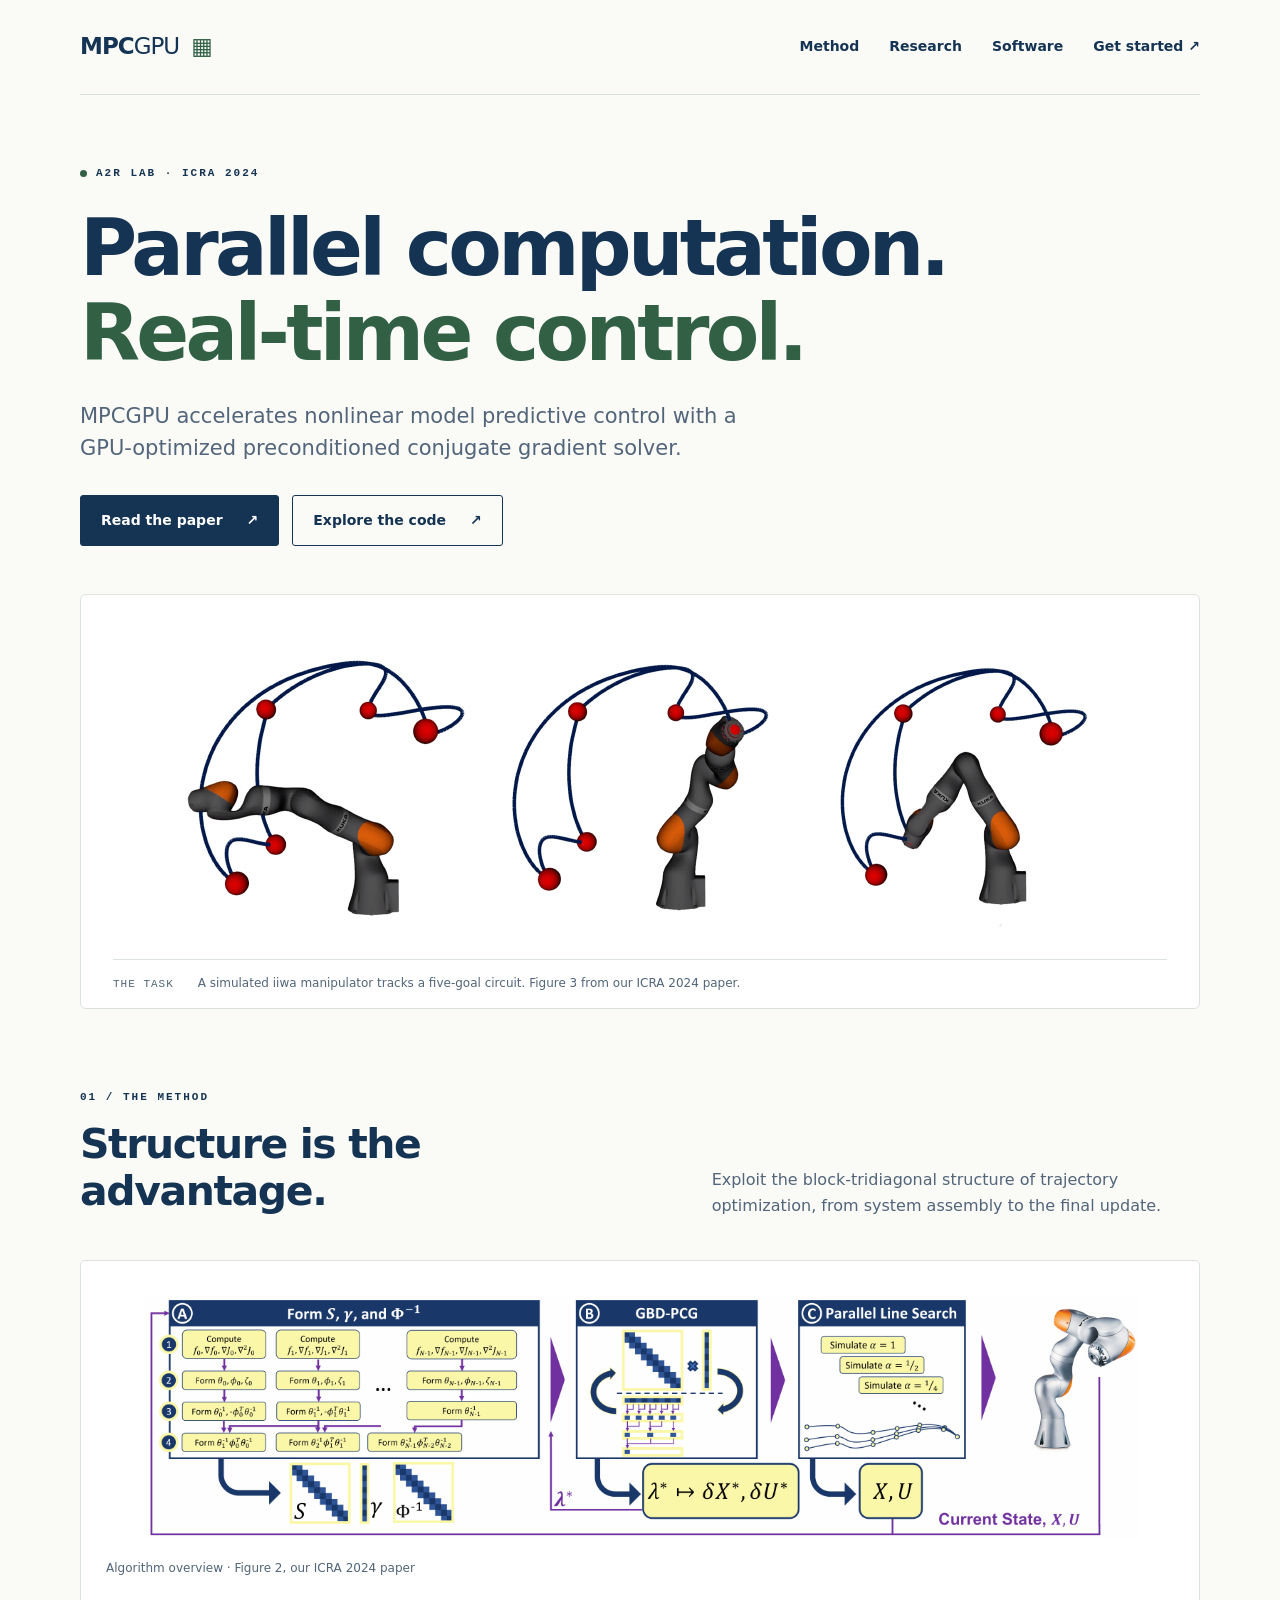
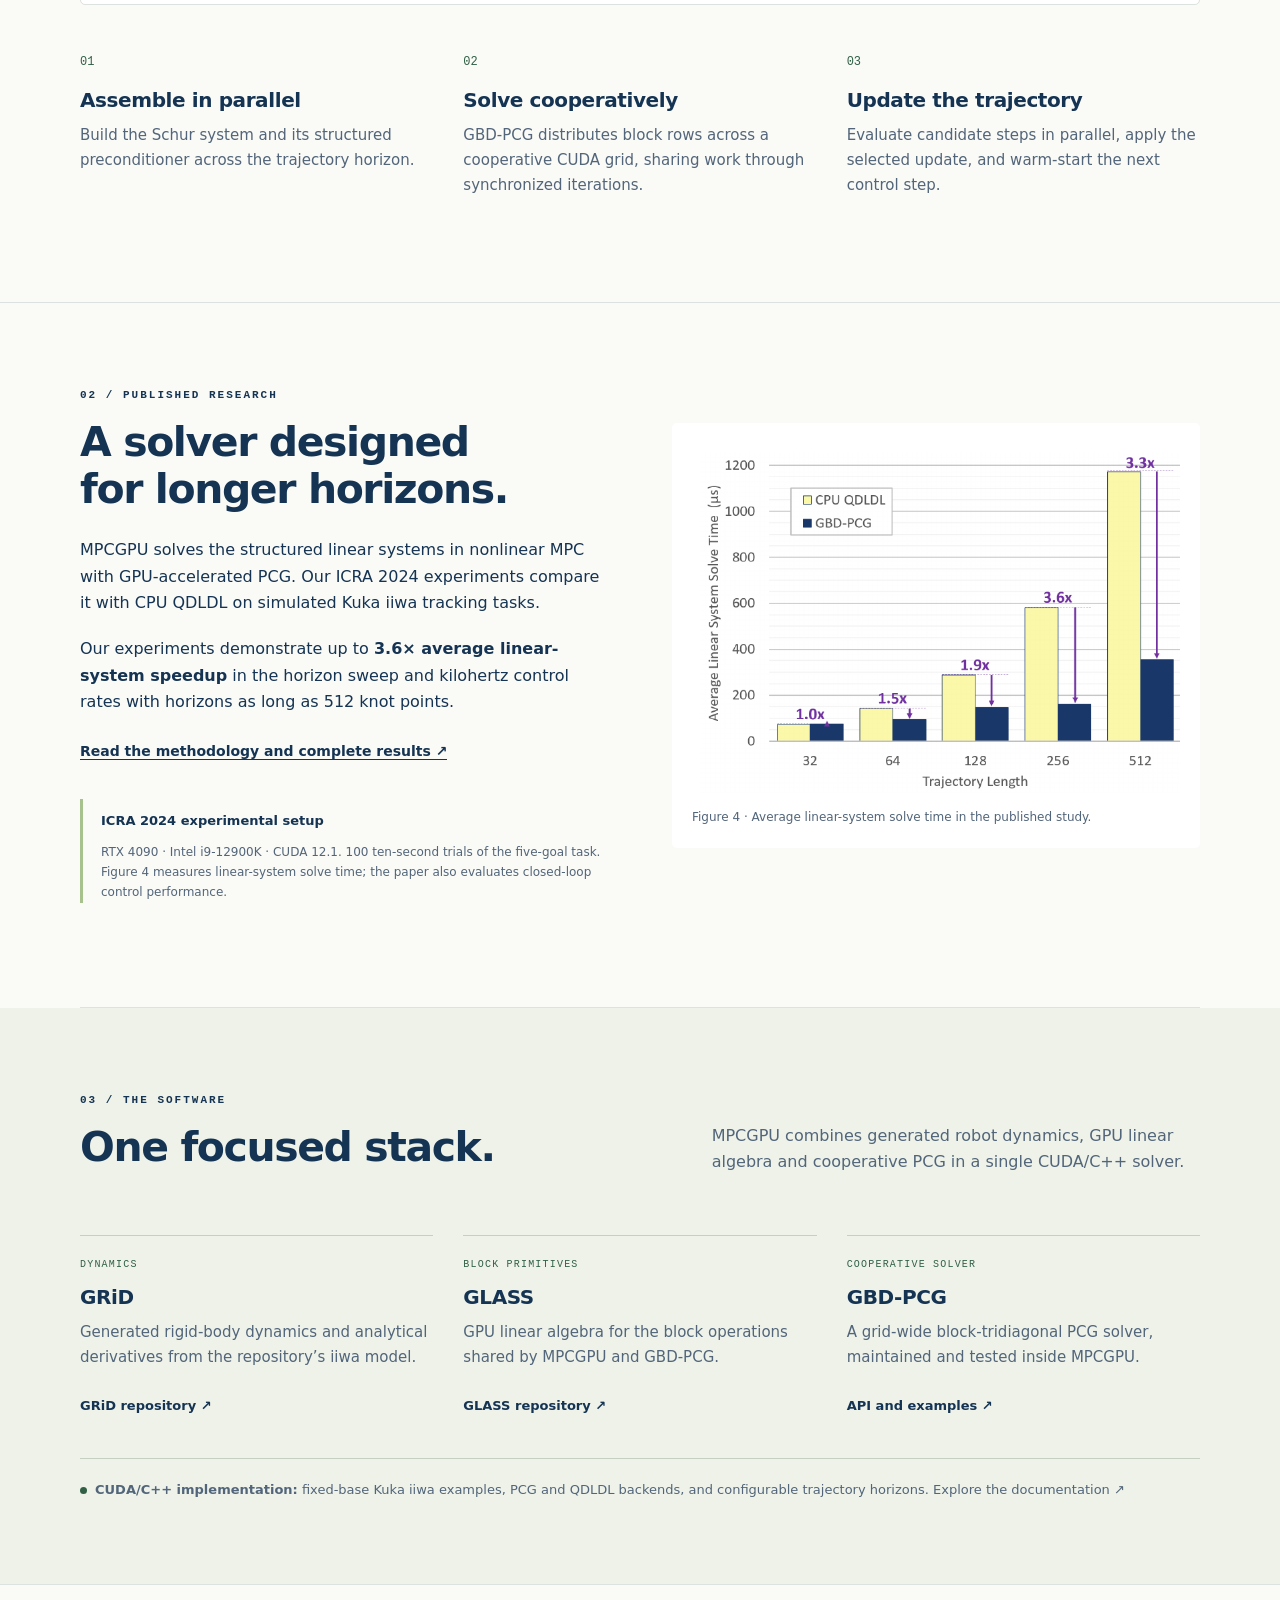
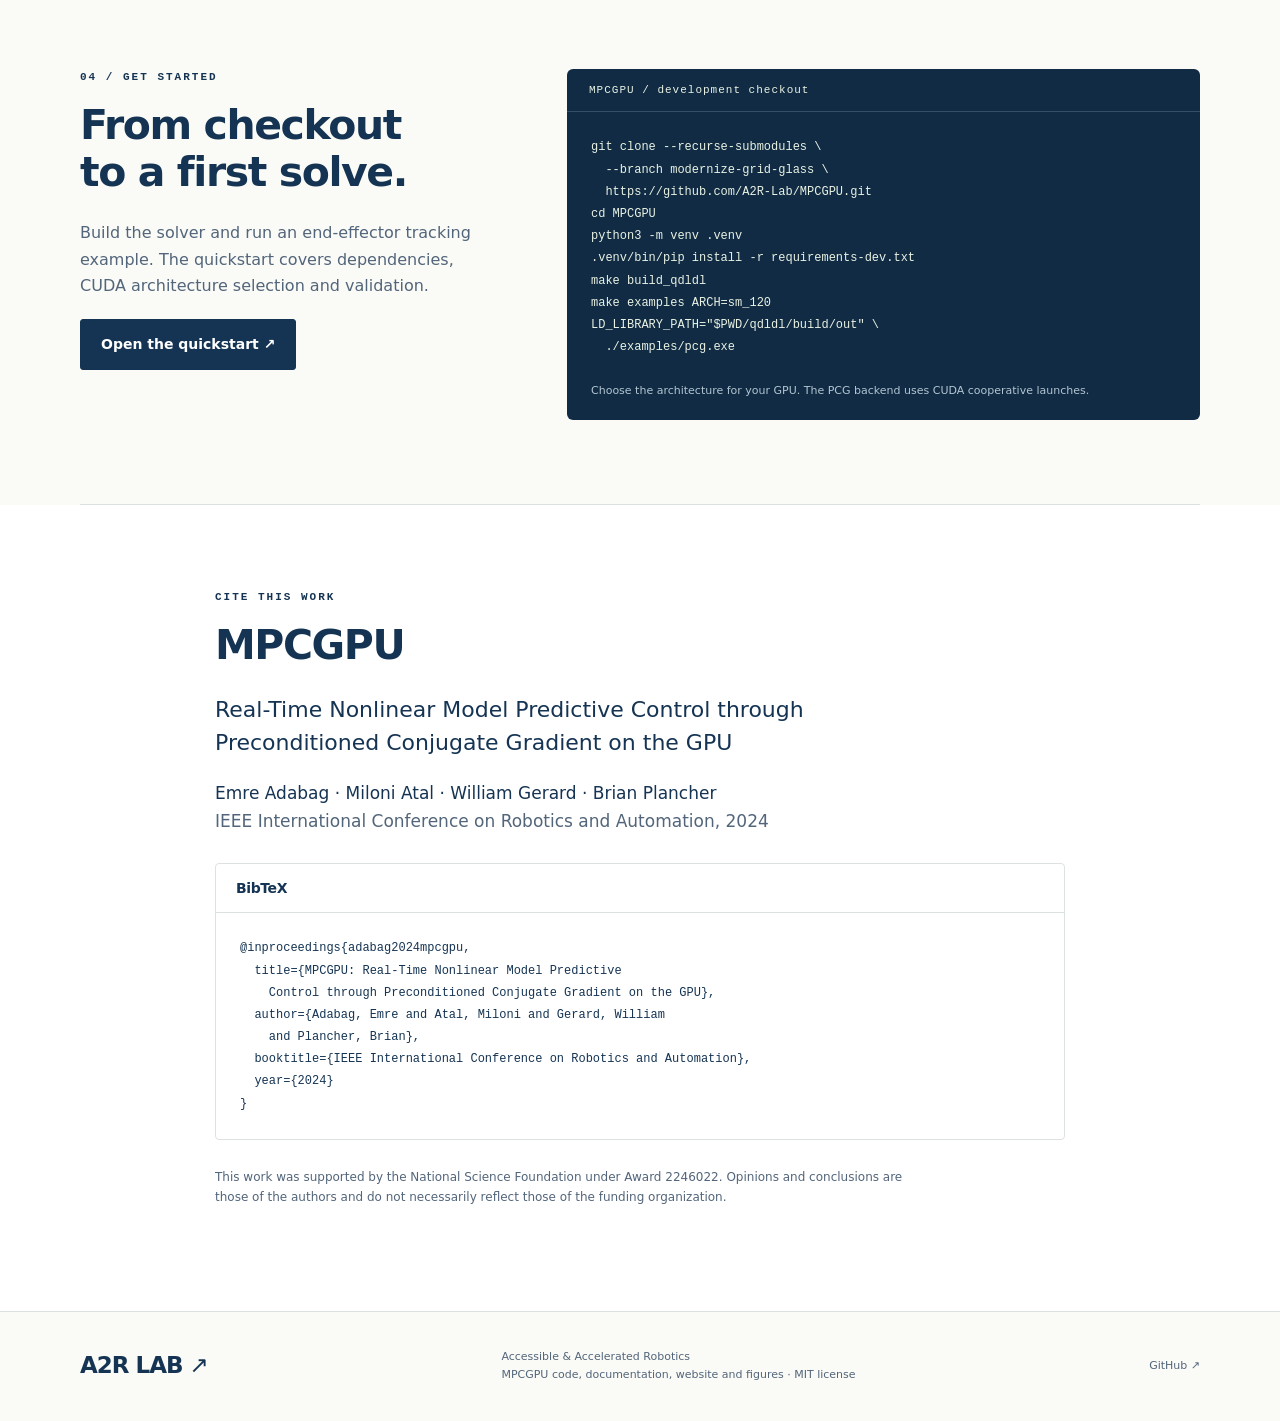
==== commit 9fa5464e: "Restore ICRA pick-and-place task with recovered protocol, checks and gates" ====
--- a/website/index.html
+++ b/website/index.html
@@ -18,7 +18,7 @@
   <section class="hero wrap">
     <div class="eyebrow"><span class="dot"></span> A2R LAB · ICRA 2024</div>
     <h1>Parallel computation.<br><em>Real-time control.</em></h1>
-    <p class="lede">MPCGPU accelerates nonlinear model predictive control with parallel trajectory optimization and a cooperative GPU linear-system solver.</p>
+    <p class="lede">MPCGPU accelerates nonlinear model predictive control with a GPU-optimized preconditioned conjugate gradient solver.</p>
     <div class="actions"><a class="button primary" href="https://arxiv.org/abs/2309.08079">Read the paper <span aria-hidden="true">↗</span></a><a class="button" href="https://github.com/A2R-Lab/MPCGPU">Explore the code <span aria-hidden="true">↗</span></a></div>
     <figure class="hero-figure"><img src="assets/pick-place.png" width="1000" height="330" alt="Three snapshots of a simulated Kuka iiwa arm moving through a five-goal pick-and-place circuit."><figcaption><span>THE TASK</span> A simulated iiwa manipulator tracks a five-goal circuit. Figure 3 from our ICRA 2024 paper.</figcaption></figure>
   </section>
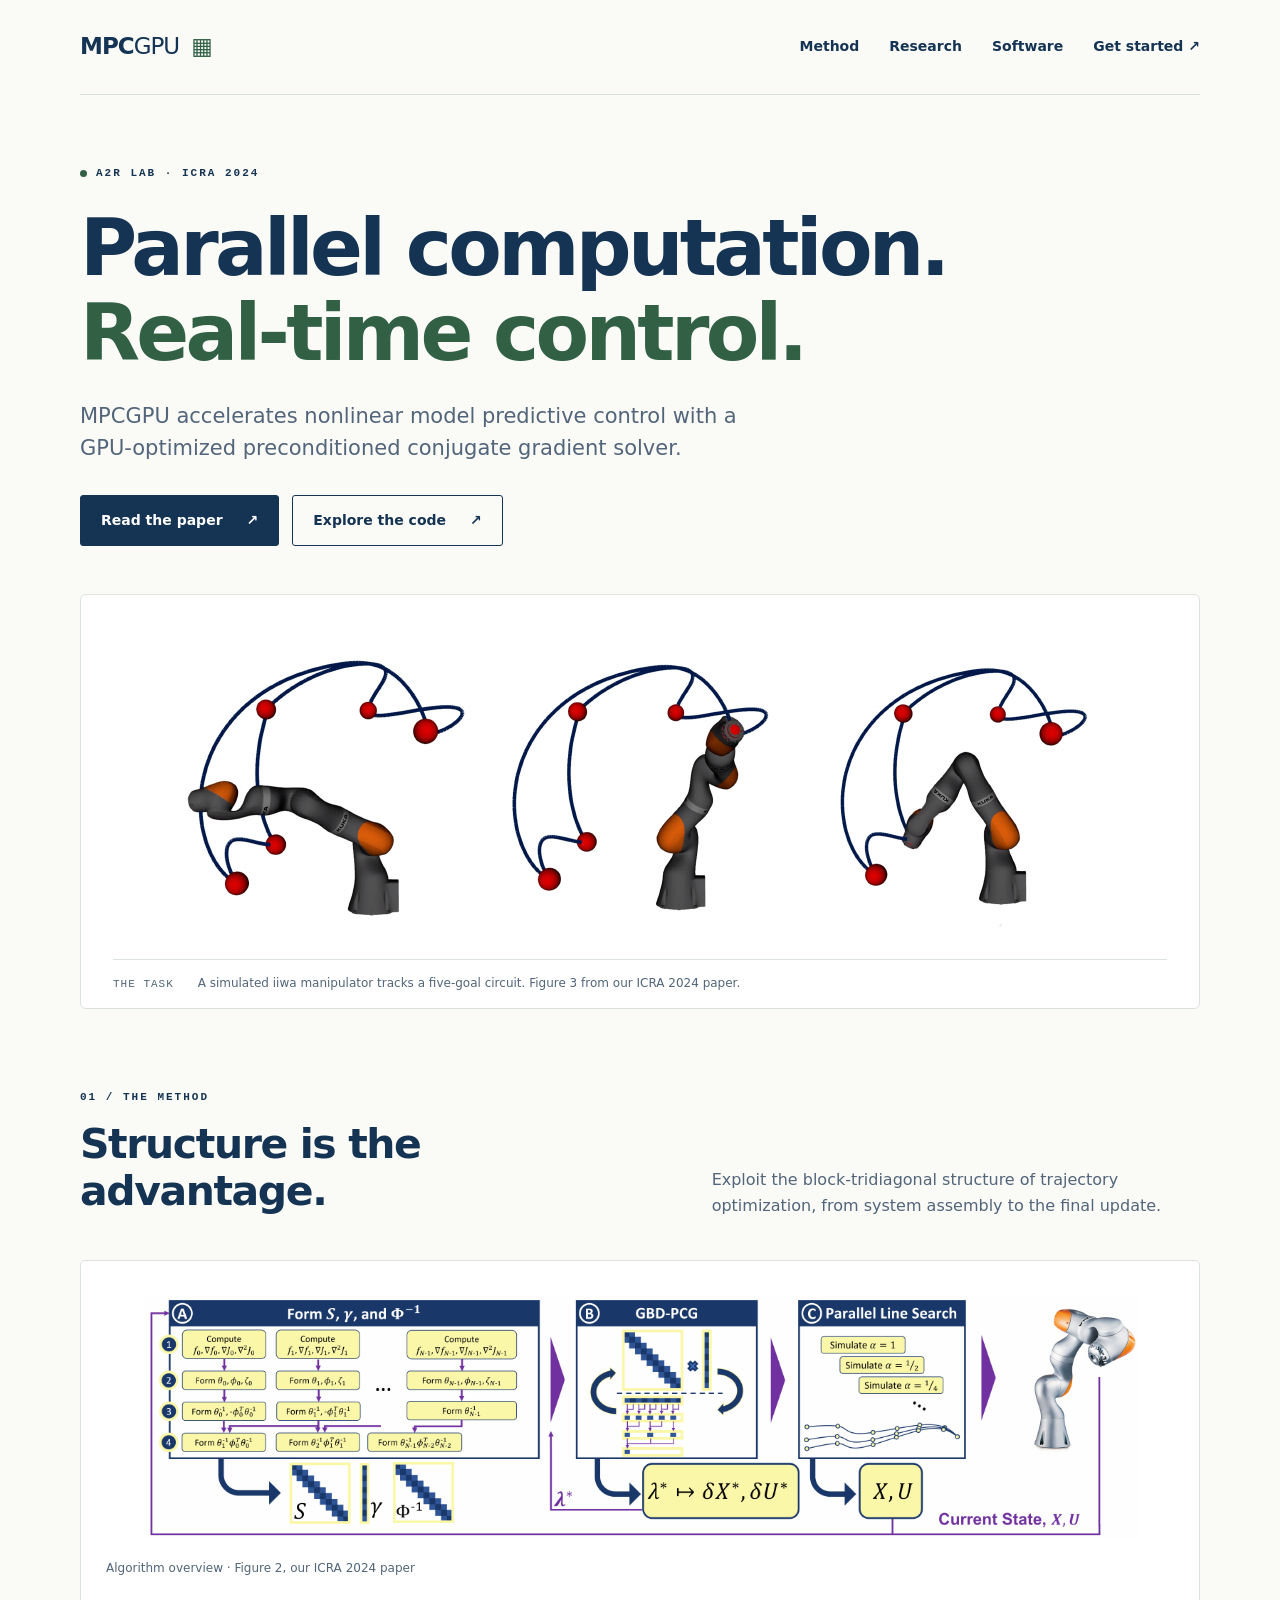
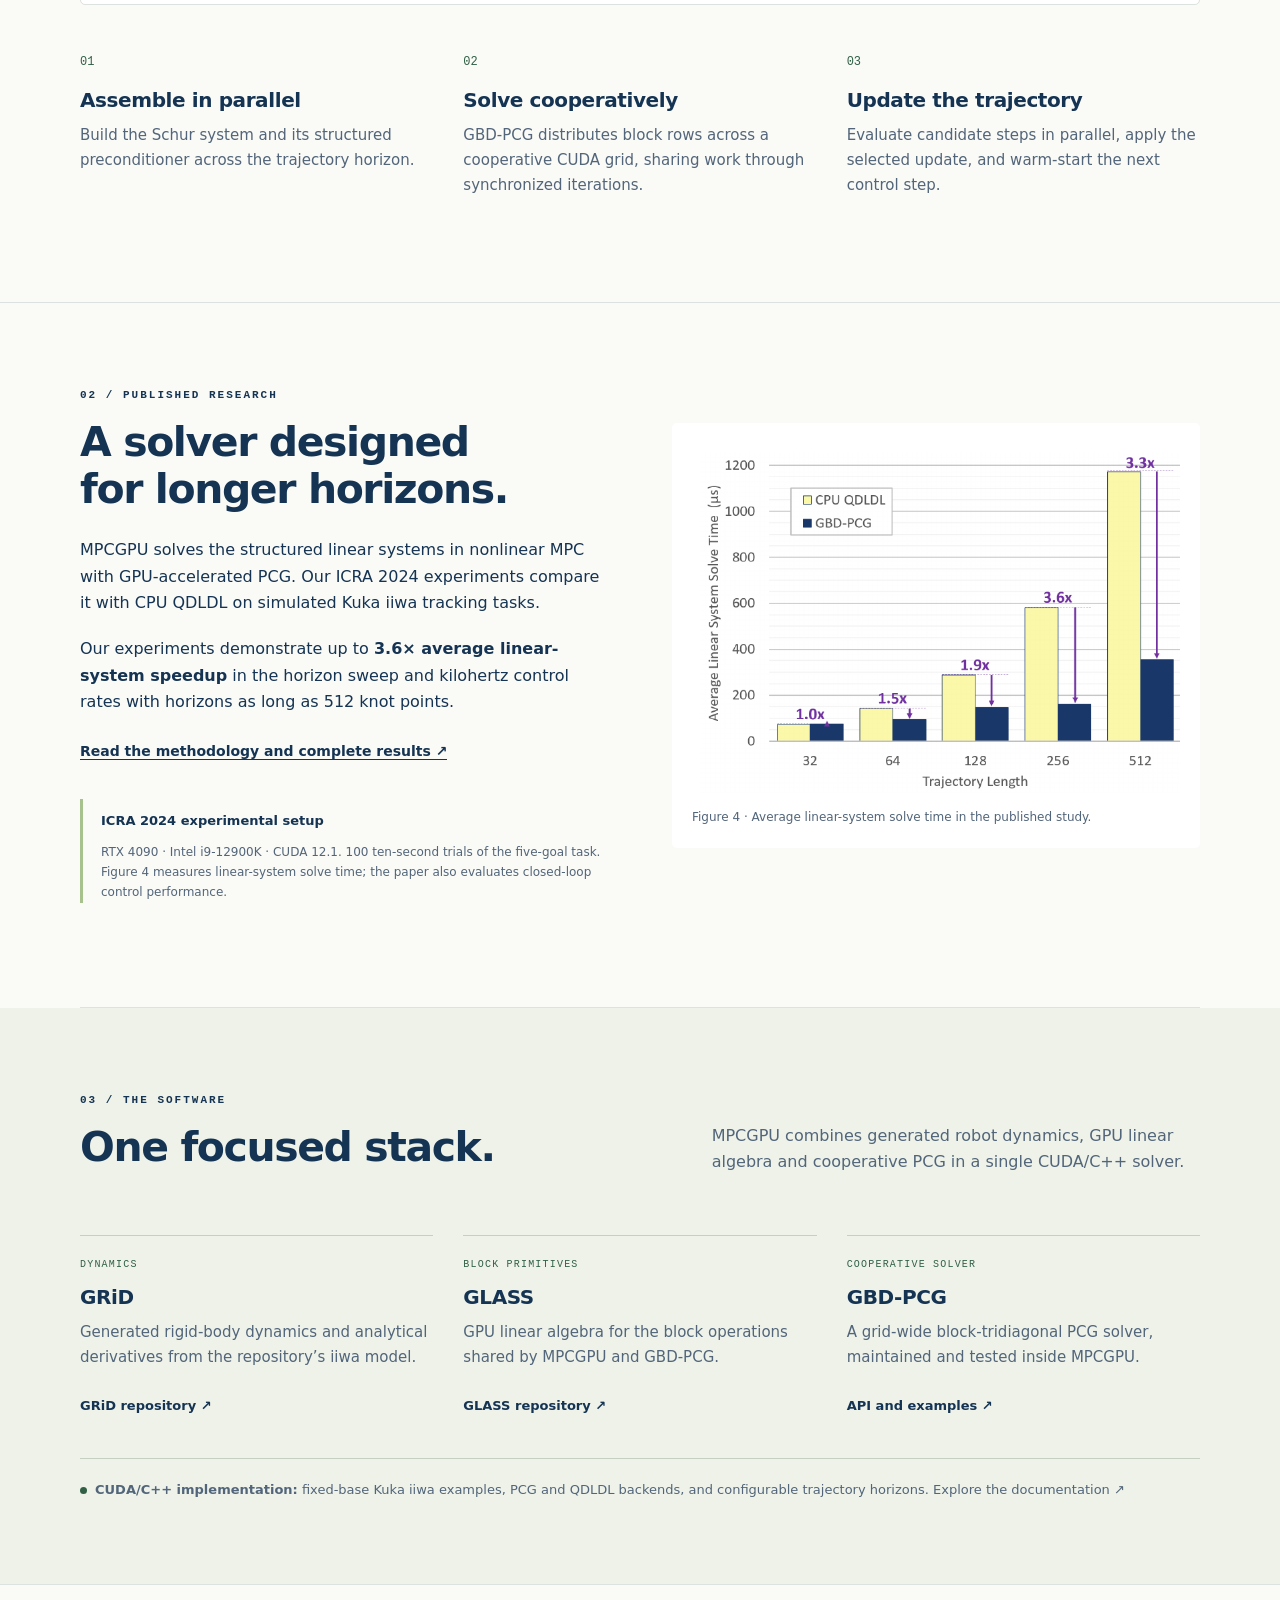
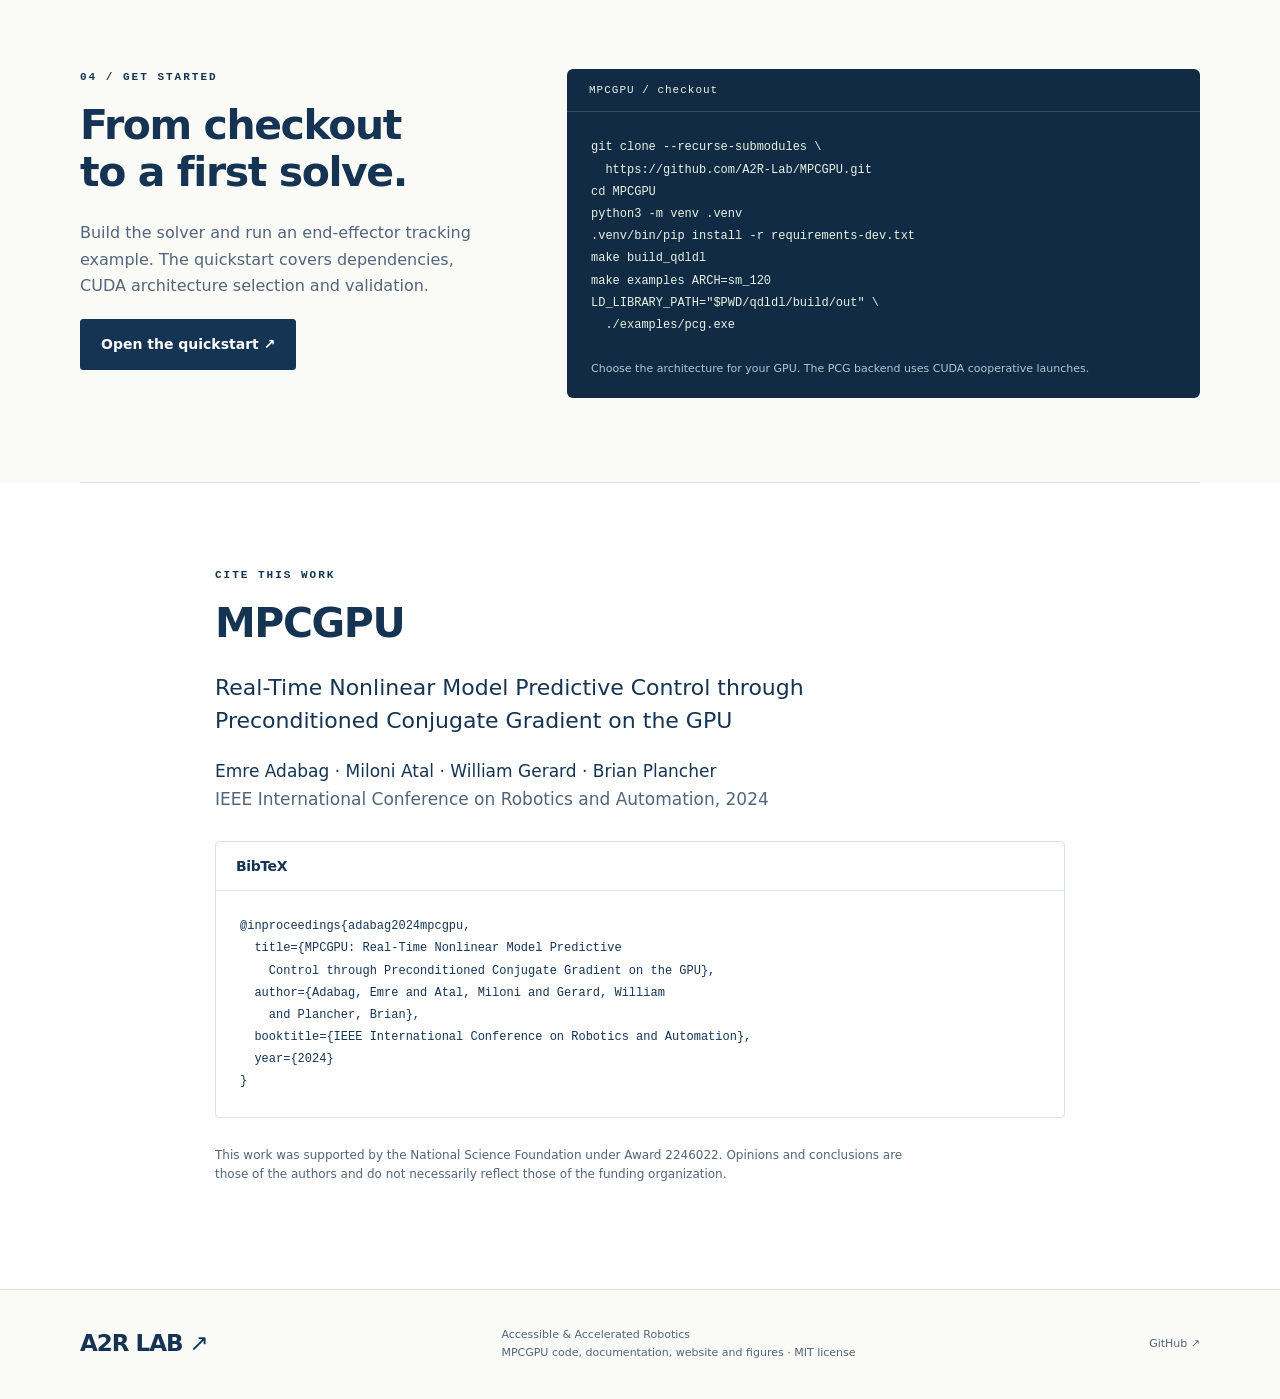
==== commit 6b8965e4: "Point links and GRiD branch at main; add speedup attribution and timing plot tools" ====
--- a/website/index.html
+++ b/website/index.html
@@ -33,11 +33,10 @@
   </section>
   <section class="software section" id="software"><div class="wrap">
     <div class="section-heading"><div><div class="eyebrow">03 / THE SOFTWARE</div><h2>One focused stack.</h2></div><p>MPCGPU combines generated robot dynamics, GPU linear algebra and cooperative PCG in a single CUDA/C++ solver.</p></div>
-    <div class="stack"><article><div class="tag">DYNAMICS</div><h3>GRiD</h3><p>Generated rigid-body dynamics and analytical derivatives from the repository’s iiwa model.</p><a href="https://github.com/A2R-Lab/GRiD">GRiD repository ↗</a></article><article><div class="tag">BLOCK PRIMITIVES</div><h3>GLASS</h3><p>GPU linear algebra for the block operations shared by MPCGPU and GBD-PCG.</p><a href="https://github.com/A2R-Lab/GLASS">GLASS repository ↗</a></article><article><div class="tag">COOPERATIVE SOLVER</div><h3>GBD-PCG</h3><p>A grid-wide block-tridiagonal PCG solver, maintained and tested inside MPCGPU.</p><a href="https://github.com/A2R-Lab/MPCGPU/tree/modernize-grid-glass/GBD-PCG">API and examples ↗</a></article></div>
-    <p class="status"><span class="dot"></span><strong>CUDA/C++ implementation:</strong> fixed-base Kuka iiwa examples, PCG and QDLDL backends, and configurable trajectory horizons. <a href="https://github.com/A2R-Lab/MPCGPU/blob/modernize-grid-glass/docs/README.md">Explore the documentation ↗</a></p>
+    <div class="stack"><article><div class="tag">DYNAMICS</div><h3>GRiD</h3><p>Generated rigid-body dynamics and analytical derivatives from the repository’s iiwa model.</p><a href="https://github.com/A2R-Lab/GRiD">GRiD repository ↗</a></article><article><div class="tag">BLOCK PRIMITIVES</div><h3>GLASS</h3><p>GPU linear algebra for the block operations shared by MPCGPU and GBD-PCG.</p><a href="https://github.com/A2R-Lab/GLASS">GLASS repository ↗</a></article><article><div class="tag">COOPERATIVE SOLVER</div><h3>GBD-PCG</h3><p>A grid-wide block-tridiagonal PCG solver, maintained and tested inside MPCGPU.</p><a href="https://github.com/A2R-Lab/MPCGPU/tree/main/GBD-PCG">API and examples ↗</a></article></div>
+    <p class="status"><span class="dot"></span><strong>CUDA/C++ implementation:</strong> fixed-base Kuka iiwa examples, PCG and QDLDL backends, and configurable trajectory horizons. <a href="https://github.com/A2R-Lab/MPCGPU/blob/main/docs/README.md">Explore the documentation ↗</a></p>
   </div></section>
-  <section class="section wrap" id="start"><div class="start-grid"><div><div class="eyebrow">04 / GET STARTED</div><h2>From checkout<br>to a first solve.</h2><p>Build the solver and run an end-effector tracking example. The quickstart covers dependencies, CUDA architecture selection and validation.</p><a class="button primary" href="https://github.com/A2R-Lab/MPCGPU/blob/modernize-grid-glass/README.md">Open the quickstart ↗</a></div><div class="code-panel"><div class="code-title">MPCGPU / development checkout</div><pre><code>git clone --recurse-submodules \
-  --branch modernize-grid-glass \
+  <section class="section wrap" id="start"><div class="start-grid"><div><div class="eyebrow">04 / GET STARTED</div><h2>From checkout<br>to a first solve.</h2><p>Build the solver and run an end-effector tracking example. The quickstart covers dependencies, CUDA architecture selection and validation.</p><a class="button primary" href="https://github.com/A2R-Lab/MPCGPU/blob/main/README.md">Open the quickstart ↗</a></div><div class="code-panel"><div class="code-title">MPCGPU / checkout</div><pre><code>git clone --recurse-submodules \
   https://github.com/A2R-Lab/MPCGPU.git
 cd MPCGPU
 python3 -m venv .venv
@@ -55,6 +54,6 @@
   year={2024}
 }</code></pre></div><p class="funding">This work was supported by the National Science Foundation under Award 2246022. Opinions and conclusions are those of the authors and do not necessarily reflect those of the funding organization.</p></div></section>
 </main>
-<footer class="wrap"><a class="brand" href="https://a2r-lab.org/">A2R LAB <span aria-hidden="true">↗</span></a><p>Accessible &amp; Accelerated Robotics<br>MPCGPU code, documentation, website and figures · <a href="https://github.com/A2R-Lab/MPCGPU/blob/modernize-grid-glass/LICENSE">MIT license</a></p><a href="https://github.com/A2R-Lab/MPCGPU">GitHub ↗</a></footer>
+<footer class="wrap"><a class="brand" href="https://a2r-lab.org/">A2R LAB <span aria-hidden="true">↗</span></a><p>Accessible &amp; Accelerated Robotics<br>MPCGPU code, documentation, website and figures · <a href="https://github.com/A2R-Lab/MPCGPU/blob/main/LICENSE">MIT license</a></p><a href="https://github.com/A2R-Lab/MPCGPU">GitHub ↗</a></footer>
 </body>
 </html>
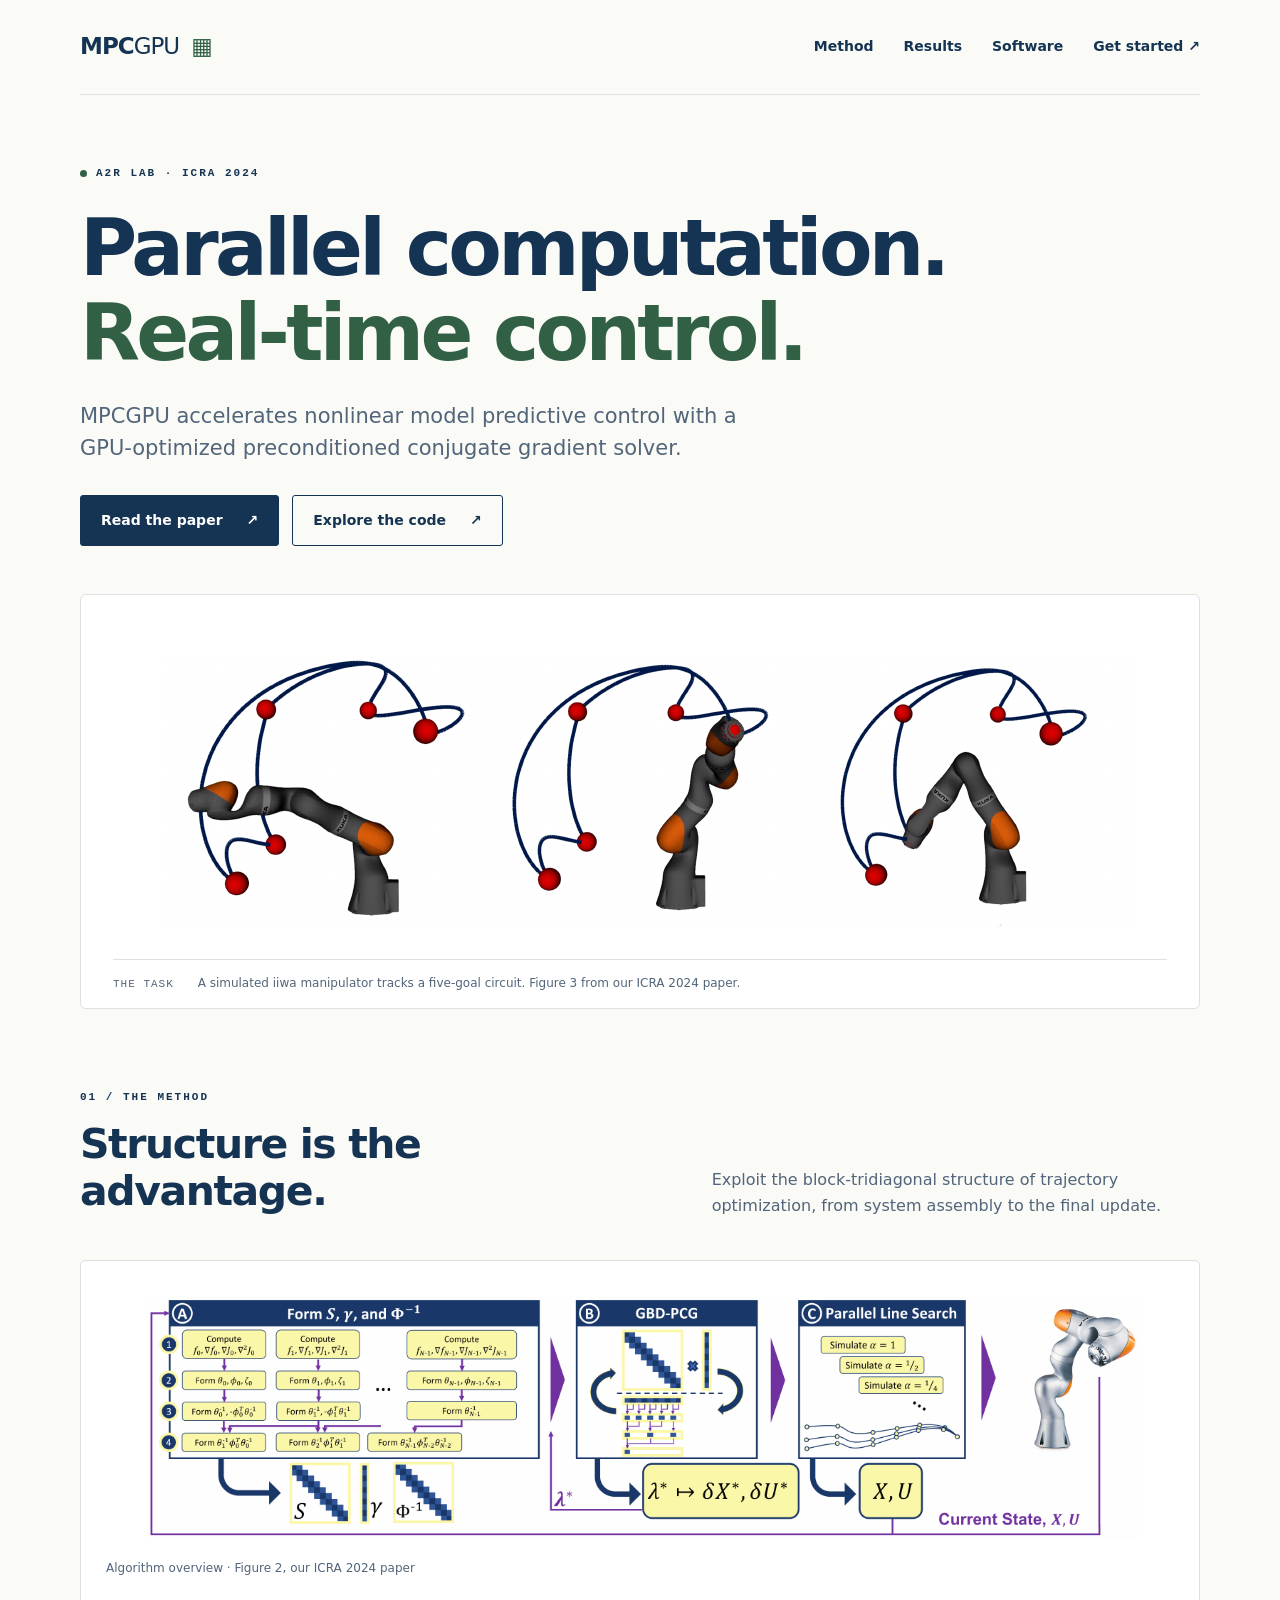
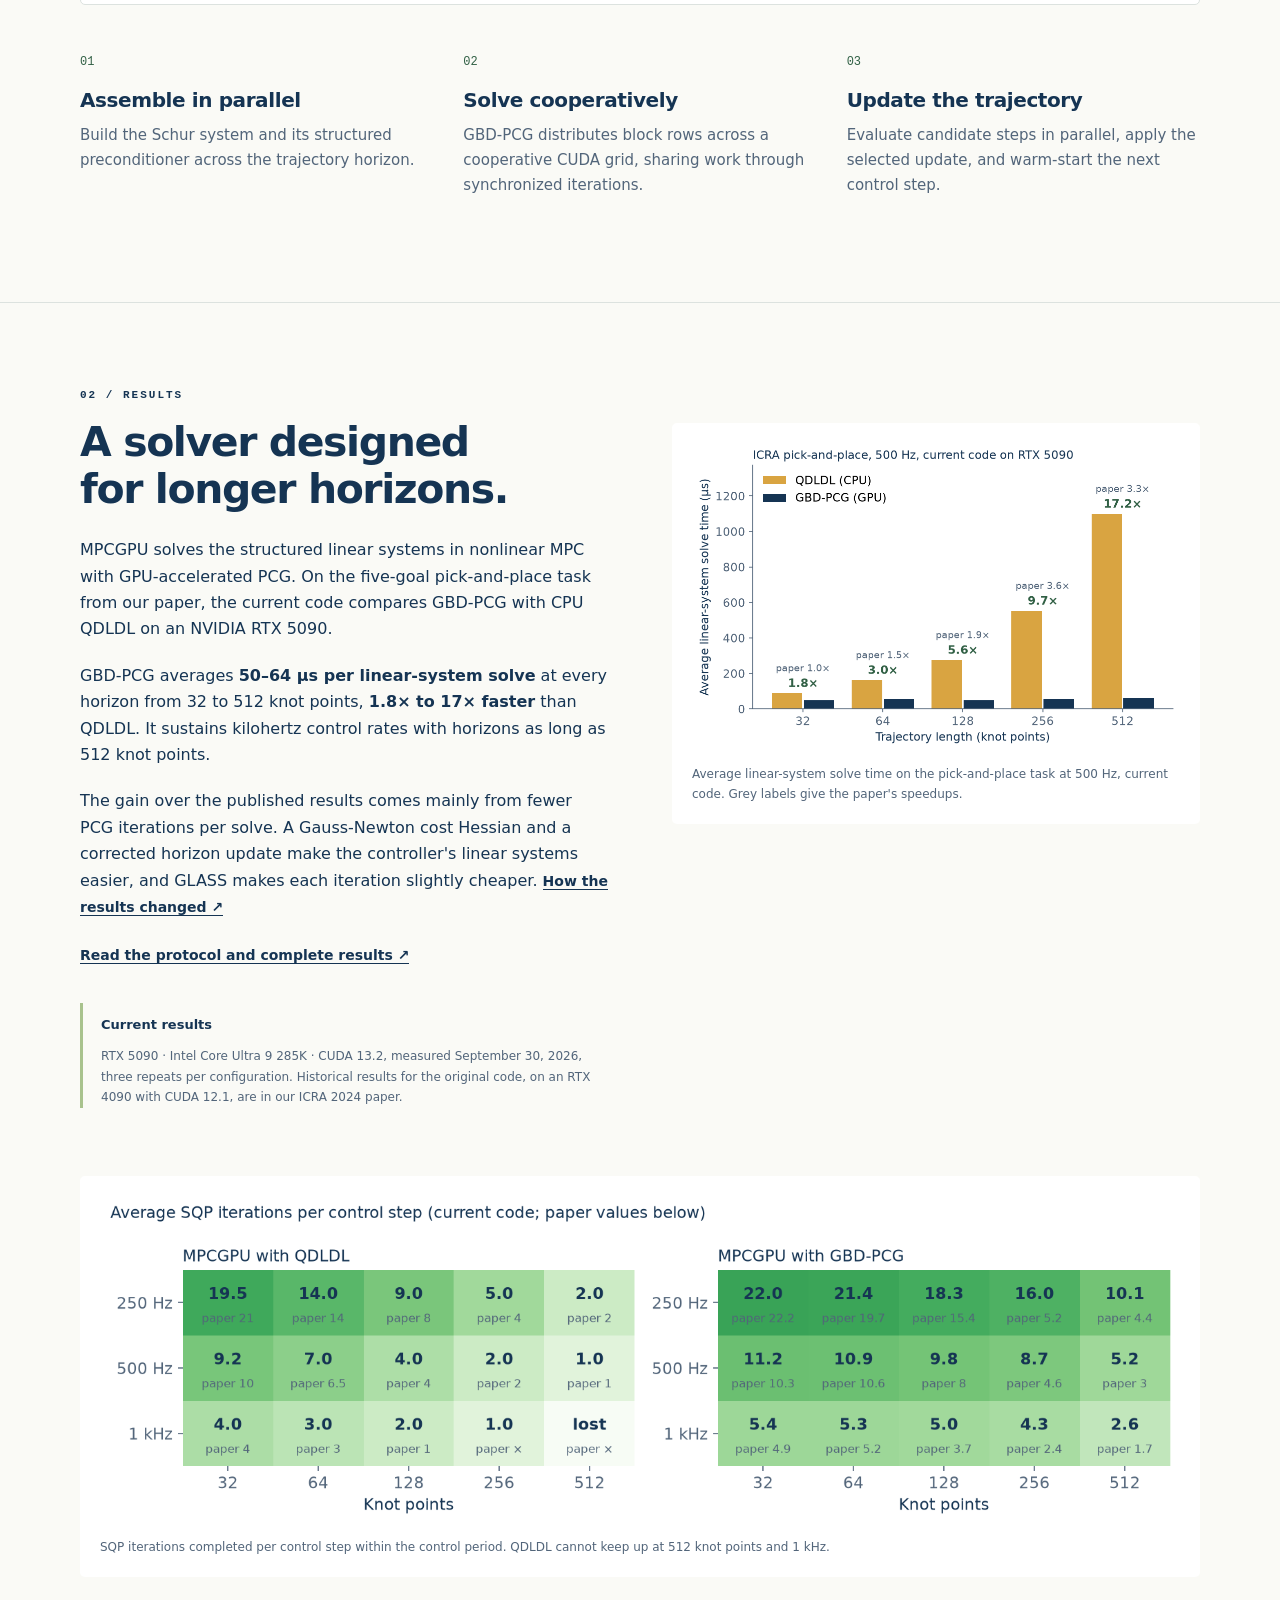
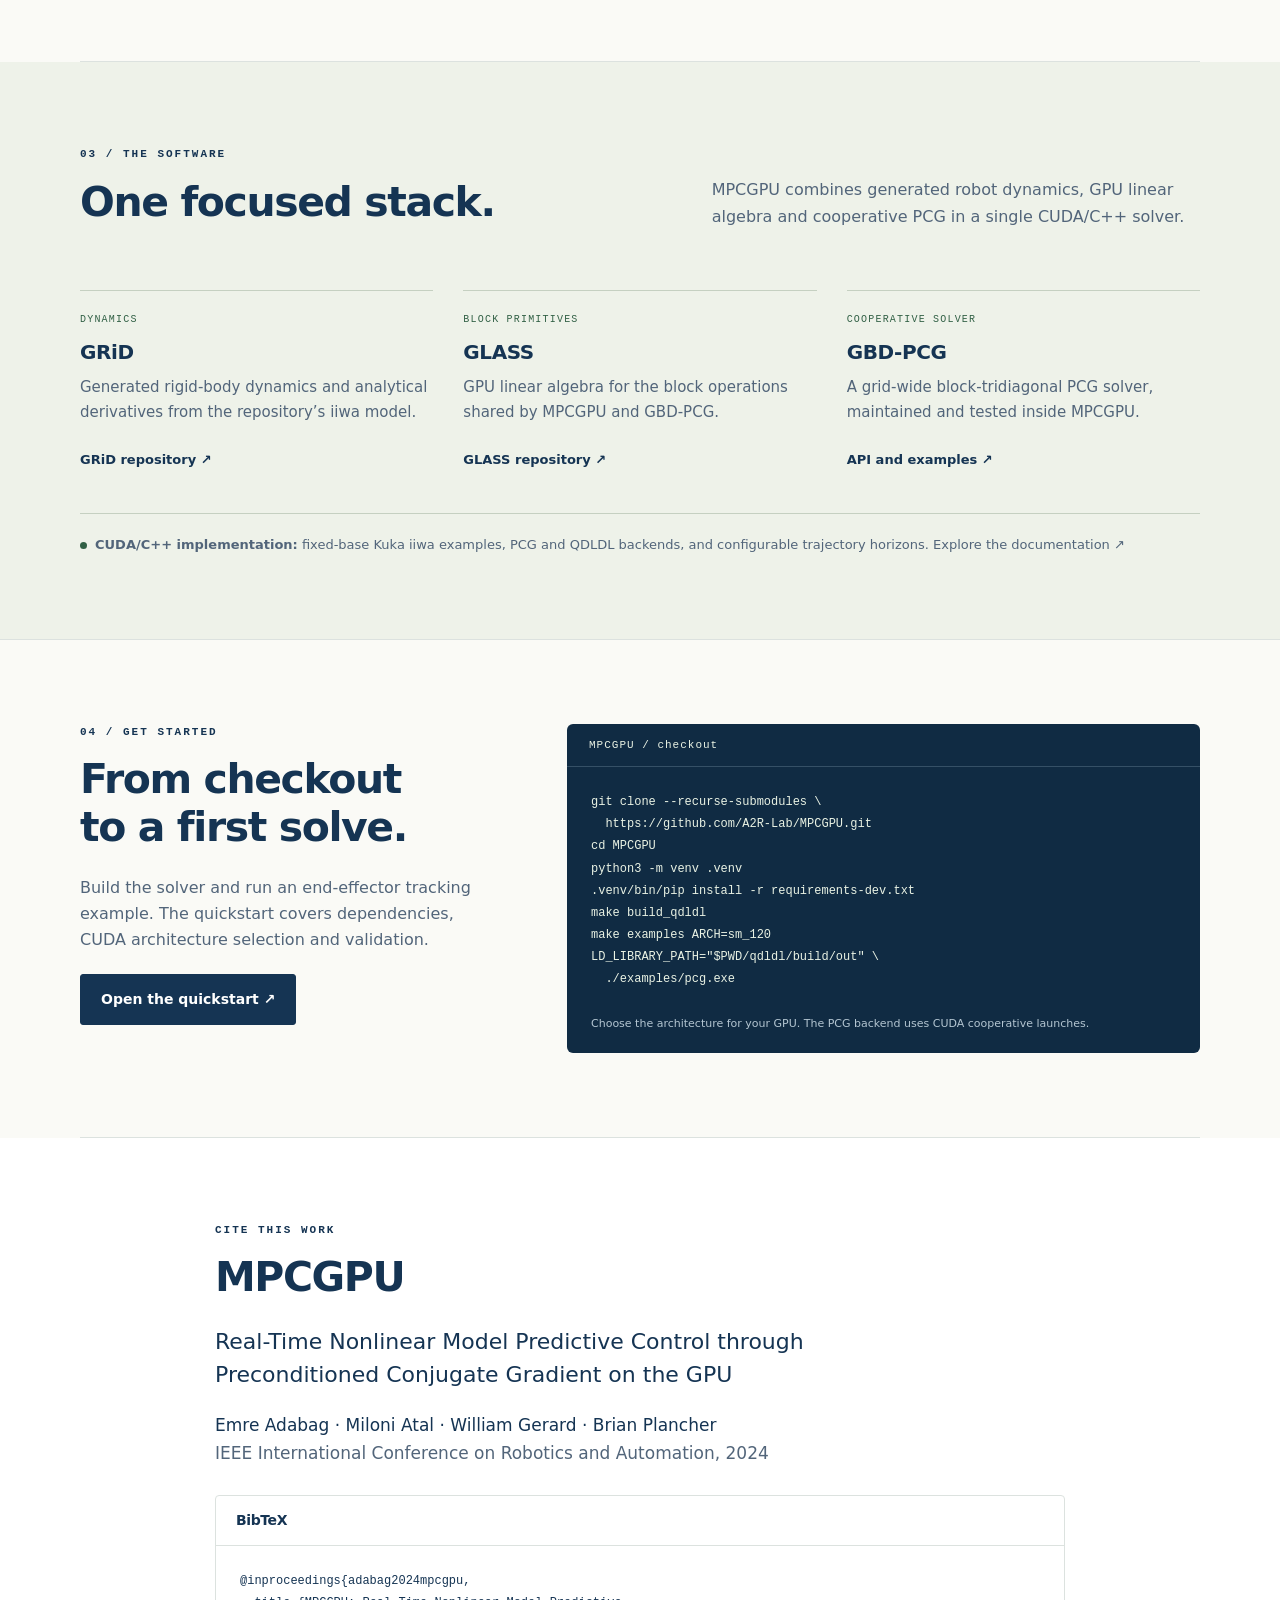
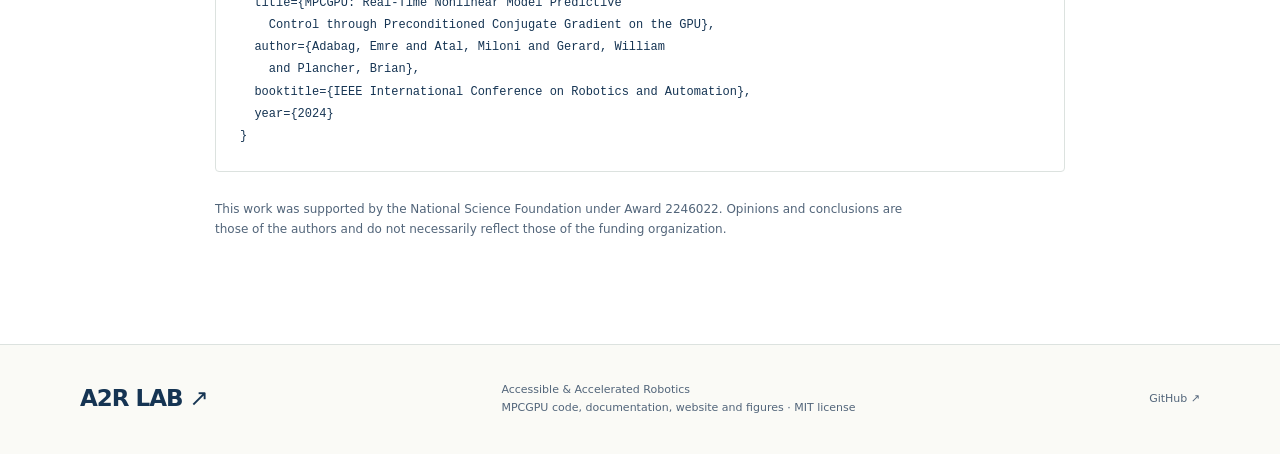
==== commit 8978343c: "Attribute the ICRA speedup change; show current results on the website" ====
--- a/website/index.html
+++ b/website/index.html
@@ -12,7 +12,7 @@
 <a class="skip" href="#main">Skip to content</a>
 <header class="nav wrap">
   <a class="brand" href="#">MPC<span>GPU</span><span class="brand-mark" aria-hidden="true">▦</span></a>
-  <nav aria-label="Main navigation"><a href="#method">Method</a><a href="#results">Research</a><a href="#software">Software</a><a href="#start">Get started <span aria-hidden="true">↗</span></a></nav>
+  <nav aria-label="Main navigation"><a href="#method">Method</a><a href="#results">Results</a><a href="#software">Software</a><a href="#start">Get started <span aria-hidden="true">↗</span></a></nav>
 </header>
 <main id="main">
   <section class="hero wrap">
@@ -28,8 +28,9 @@
     <div class="steps"><article><span>01</span><h3>Assemble in parallel</h3><p>Build the Schur system and its structured preconditioner across the trajectory horizon.</p></article><article><span>02</span><h3>Solve cooperatively</h3><p>GBD-PCG distributes block rows across a cooperative CUDA grid, sharing work through synchronized iterations.</p></article><article><span>03</span><h3>Update the trajectory</h3><p>Evaluate candidate steps in parallel, apply the selected update, and warm-start the next control step.</p></article></div>
   </div></section>
   <section class="section wrap" id="results">
-    <div class="eyebrow">02 / PUBLISHED RESEARCH</div>
-    <div class="research-grid"><div><h2>A solver designed<br>for longer horizons.</h2><p>MPCGPU solves the structured linear systems in nonlinear MPC with GPU-accelerated PCG. Our ICRA 2024 experiments compare it with CPU QDLDL on simulated Kuka iiwa tracking tasks.</p><p>Our experiments demonstrate up to <strong>3.6× average linear-system speedup</strong> in the horizon sweep and kilohertz control rates with horizons as long as 512 knot points.</p><a class="text-link" href="https://arxiv.org/pdf/2309.08079">Read the methodology and complete results ↗</a><aside class="evidence"><strong>ICRA 2024 experimental setup</strong><p>RTX 4090 · Intel i9-12900K · CUDA 12.1. 100 ten-second trials of the five-goal task. Figure 4 measures linear-system solve time; the paper also evaluates closed-loop control performance.</p></aside></div><figure><img src="assets/published-scaling.png" width="730" height="525" loading="lazy" alt="Published Figure 4 compares average CPU QDLDL and GPU GBD-PCG linear-system times across 32 to 512 knots; the largest reported average speedup is 3.6 times at 256 knots."><figcaption>Figure 4 · Average linear-system solve time in the published study.</figcaption></figure></div>
+    <div class="eyebrow">02 / RESULTS</div>
+    <div class="research-grid"><div><h2>A solver designed<br>for longer horizons.</h2><p>MPCGPU solves the structured linear systems in nonlinear MPC with GPU-accelerated PCG. On the five-goal pick-and-place task from our paper, the current code compares GBD-PCG with CPU QDLDL on an NVIDIA RTX 5090.</p><p>GBD-PCG averages <strong>50–64 µs per linear-system solve</strong> at every horizon from 32 to 512 knot points, <strong>1.8× to 17× faster</strong> than QDLDL. It sustains kilohertz control rates with horizons as long as 512 knot points.</p><p>The gain over the published results comes mainly from fewer PCG iterations per solve. A Gauss-Newton cost Hessian and a corrected horizon update make the controller's linear systems easier, and GLASS makes each iteration slightly cheaper. <a class="text-link" href="https://github.com/A2R-Lab/MPCGPU/blob/main/docs/speedup-attribution.md">How the results changed ↗</a></p><a class="text-link" href="https://github.com/A2R-Lab/MPCGPU/blob/main/docs/icra-replication.md">Read the protocol and complete results ↗</a><aside class="evidence"><strong>Current results</strong><p>RTX 5090 · Intel Core Ultra 9 285K · CUDA 13.2, measured September 30, 2026, three repeats per configuration. Historical results for the original code, on an RTX 4090 with CUDA 12.1, are in <a href="https://arxiv.org/abs/2309.08079">our ICRA 2024 paper</a>.</p></aside></div><figure><img src="assets/current-linsys-time.png" width="972" height="613" loading="lazy" alt="Current average linear-system solve times for CPU QDLDL and GPU GBD-PCG from 32 to 512 knot points; GBD-PCG stays between 50 and 64 microseconds while QDLDL grows to 1100 microseconds."><figcaption>Average linear-system solve time on the pick-and-place task at 500 Hz, current code. Grey labels give the paper's speedups.</figcaption></figure></div>
+    <figure class="wide-figure"><img src="assets/current-sqp-iterations.png" width="1564" height="475" loading="lazy" alt="Average SQP iterations per control step at 250 Hz, 500 Hz and 1 kHz for QDLDL and GBD-PCG across horizons, with the paper's values beneath each cell."><figcaption>SQP iterations completed per control step within the control period. QDLDL cannot keep up at 512 knot points and 1 kHz.</figcaption></figure>
   </section>
   <section class="software section" id="software"><div class="wrap">
     <div class="section-heading"><div><div class="eyebrow">03 / THE SOFTWARE</div><h2>One focused stack.</h2></div><p>MPCGPU combines generated robot dynamics, GPU linear algebra and cooperative PCG in a single CUDA/C++ solver.</p></div>
--- a/website/style.css
+++ b/website/style.css
@@ -1 +1,2 @@
 :root{--ink:#153453;--muted:#52657a;--paper:#fafaf6;--green:#d8edbd;--line:#dce2df;--accent:#316045}*{box-sizing:border-box}html{scroll-behavior:smooth;scroll-padding-top:2rem}body{margin:0;background:var(--paper);color:var(--ink);font:17px/1.65 system-ui,-apple-system,BlinkMacSystemFont,"Segoe UI",sans-serif}a{color:inherit;text-decoration:none}a:hover{text-decoration:underline;text-underline-offset:.25em}a:focus-visible{outline:3px solid #7f58a4;outline-offset:5px}.wrap{width:min(1120px,calc(100% - 64px));margin-inline:auto}.nav{display:flex;justify-content:space-between;align-items:center;padding-block:28px;border-bottom:1px solid var(--line)}.brand{font-size:23px;font-weight:800;letter-spacing:-1px}.brand span:not(.brand-mark){font-weight:400}.brand-mark{margin-left:12px;color:var(--accent)}nav{display:flex;gap:30px;font-size:14px;font-weight:600}.hero{padding-top:70px}.eyebrow{font:600 11px/1.5 ui-monospace,monospace;letter-spacing:2px;display:flex;align-items:center;gap:9px}.dot{display:inline-block;width:7px;height:7px;border-radius:50%;background:var(--accent);flex-shrink:0}h1{font-size:clamp(42px,6.2vw,78px);line-height:1.08;letter-spacing:-3.7px;font-weight:600;margin:25px 0}h1 em{font-style:normal;color:var(--accent)}.lede{font-size:21px;line-height:1.55;max-width:680px;color:var(--muted)}.actions{display:flex;gap:13px;margin-top:30px}.button{display:inline-flex;align-items:center;justify-content:space-between;gap:24px;font-size:14px;font-weight:600;padding:13px 20px;border:1px solid var(--ink);border-radius:3px}.button.primary{background:var(--ink);color:white}.button:hover{background:var(--accent);color:white;text-decoration:none}.hero-figure{background:white;border:1px solid var(--line);border-radius:6px;margin:48px 0 0;padding:20px 32px 0}.hero-figure img{width:100%;height:auto;max-height:330px;object-fit:contain}.hero-figure figcaption{border-top:1px solid var(--line);padding:14px 0}.hero-figure figcaption span{font:11px ui-monospace,monospace;letter-spacing:1px;margin-right:20px}figure{margin:0}img{display:block;max-width:100%;height:auto}figcaption{font-size:12px;color:var(--muted);margin-top:14px}.section{padding-block:84px;border-bottom:1px solid var(--line)}h2{font-size:clamp(30px,3.2vw,43px);line-height:1.15;letter-spacing:-1.4px;font-weight:550;margin:16px 0 24px}h3{font-size:20px;line-height:1.3;letter-spacing:-.4px;margin:14px 0 10px}p{margin:0 0 20px}.section-heading{display:grid;grid-template-columns:1.15fr 1fr;gap:70px;align-items:end}.section-heading>p{color:var(--muted);font-size:16px}.method{padding-top:80px}.architecture{background:white;padding:25px;border:1px solid var(--line);border-radius:5px;margin-top:20px}.steps,.stack{display:grid;grid-template-columns:repeat(3,1fr);gap:30px;margin-top:40px}.steps article>span{font:12px ui-monospace,monospace;color:var(--accent)}.steps p,.stack p{font-size:15px;color:var(--muted)}.research-grid{display:grid;grid-template-columns:1fr 1fr;gap:64px;align-items:start}.research-grid figure{background:white;padding:20px;border-radius:5px;margin-top:20px}.research-grid p{font-size:16px}.text-link{font-size:14px;font-weight:650;border-bottom:1px solid var(--ink)}.evidence{border-left:3px solid #a8c28d;padding:6px 0 0 18px;margin-top:35px}.evidence strong{font-size:13px}.evidence p{font-size:12px;line-height:1.7;color:var(--muted);margin-top:9px}.software{background:#eef2e9}.tag{font:10px ui-monospace,monospace;letter-spacing:1.2px;color:var(--accent)}.stack article{border-top:1px solid #c5d0c1;padding-top:23px}.stack a{font-size:13px;font-weight:650}.status{margin:40px 0 0;padding:20px 0 0;border-top:1px solid #c5d0c1;font-size:13px;color:var(--muted)}.status .dot{margin-right:8px}.start-grid{display:grid;grid-template-columns:.8fr 1.2fr;gap:65px}.start-grid p{font-size:16px;color:var(--muted)}.code-panel{background:#102b43;color:#e9f2e4;border-radius:6px;overflow:hidden}.code-title{padding:15px 22px;border-bottom:1px solid #355066;font:11px ui-monospace,monospace;letter-spacing:1px}pre{margin:0;padding:24px;overflow-x:auto;max-width:100%;font:12px/1.85 ui-monospace,SFMono-Regular,Consolas,monospace}.code-panel>p{font-size:11px;padding:0 24px 20px;color:#b3c5d1;margin:0}.citation{background:white}.citation .wrap{max-width:850px}.paper-title{font-size:22px;line-height:1.5;max-width:740px}.muted{color:var(--muted)}.bibtex{border:1px solid var(--line);border-radius:4px;margin-top:28px;min-width:0}.bibtex h3{padding:15px 20px;margin:0;border-bottom:1px solid var(--line);font-size:14px}.bibtex pre{white-space:pre-wrap;overflow-wrap:anywhere}.funding{font-size:12px;color:var(--muted);margin-top:28px;max-width:700px}footer{display:flex;justify-content:space-between;align-items:center;gap:30px;padding-block:35px}footer p,footer>a:last-child{font-size:11px;margin:0;color:var(--muted)}.skip{position:absolute;top:-80px;left:20px;background:white;padding:12px;z-index:10}.skip:focus{top:10px}@media(max-width:720px){.wrap{width:calc(100% - 36px)}.nav{padding-block:20px}.brand{font-size:21px}nav{gap:13px;font-size:11px}nav a:first-child{display:none}.hero{padding-top:44px}h1{letter-spacing:-2px}.lede{font-size:18px}.hero-figure{padding:12px 12px 0;margin-top:32px}.hero-figure figcaption span{display:block;margin-bottom:5px}.section{padding-block:52px}.section-heading,.research-grid,.start-grid{grid-template-columns:1fr;gap:20px}.steps,.stack{grid-template-columns:1fr;gap:16px;margin-top:25px}.steps article{padding-bottom:10px;border-bottom:1px solid var(--line)}.architecture{padding:12px}.architecture img{min-width:550px}.architecture{overflow-x:auto}.research-grid figure{margin-top:0}.actions{gap:10px}.button{font-size:12px;gap:14px;padding:12px 14px}.paper-title{font-size:19px}footer{align-items:start;flex-wrap:wrap}footer p{order:3;width:100%}}@media(prefers-reduced-motion:reduce){html{scroll-behavior:auto}}
+.wide-figure{background:white;padding:20px;border-radius:5px;margin-top:48px}@media(max-width:720px){.wide-figure{padding:12px;overflow-x:auto}.wide-figure img{min-width:620px}}
